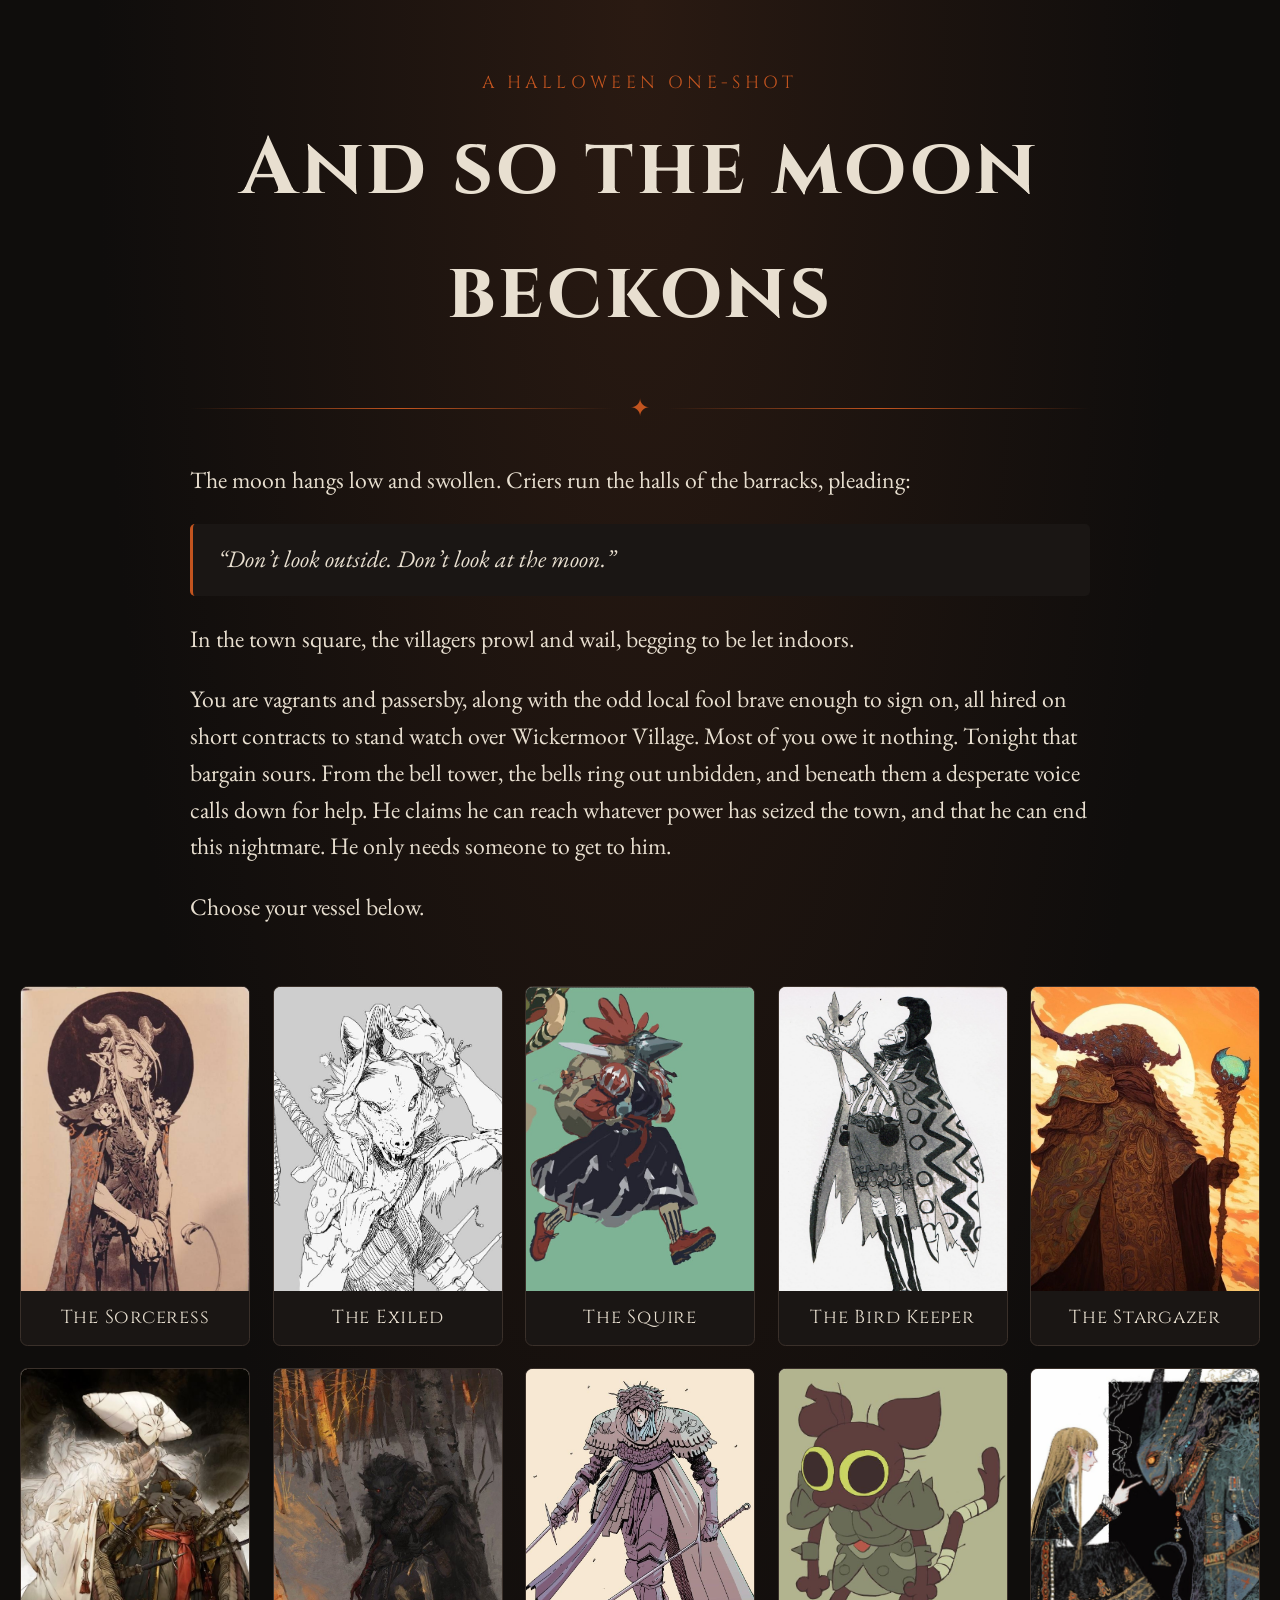
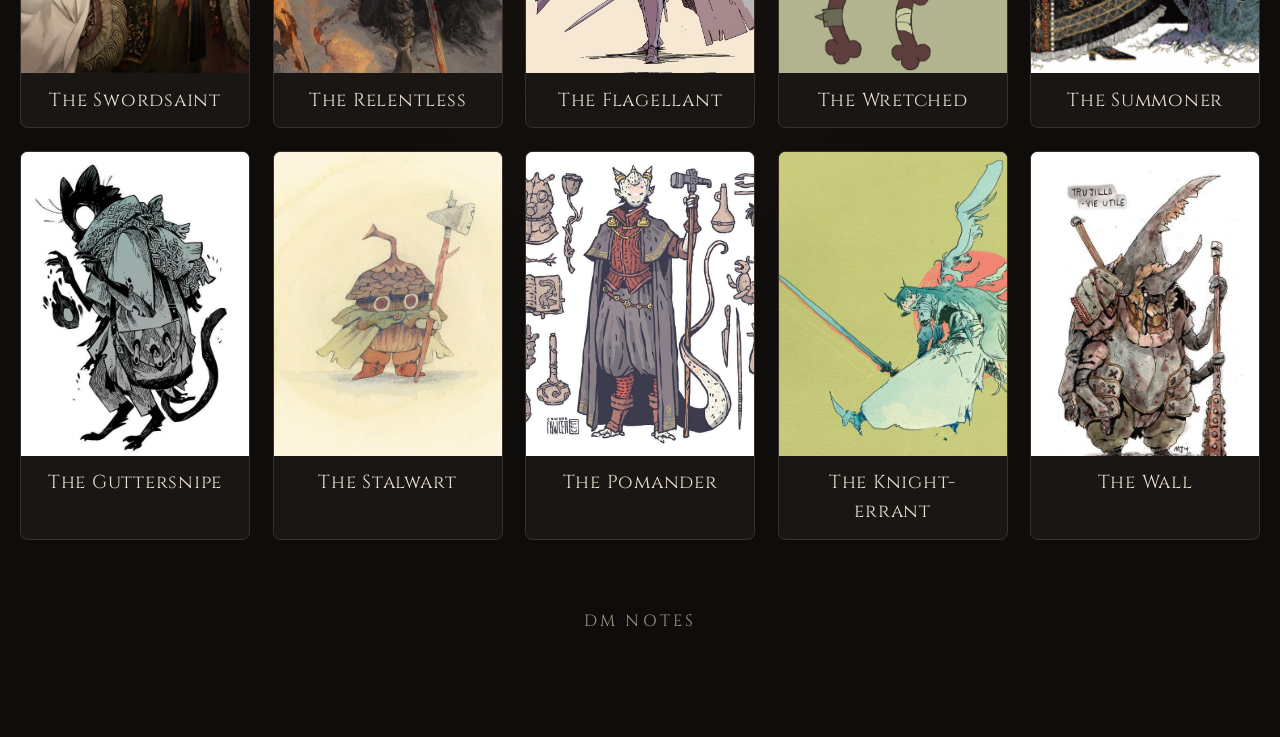
==== index.html @ da0070d6 "Initial commit Co-Authored-By: Claude Opus 5.5 <noreply@anthropic.com>" ====
<!doctype html>
<html lang="en">
<head>
  <meta charset="utf-8">
  <meta name="viewport" content="width=device-width, initial-scale=1">
  <title>The Hollow Vigil</title>
  <link rel="preconnect" href="https://fonts.googleapis.com">
  <link href="https://fonts.googleapis.com/css2?family=Cinzel:wght@500;700&family=EB+Garamond:ital,wght@0,400;0,600;1,400&display=swap" rel="stylesheet">
  <link rel="stylesheet" href="style.css">
</head>
<body>
  <main id="app"></main>
  <dialog id="spell-dialog"></dialog>

  <script src="lore.js"></script>
  <script src="spells.js"></script>
  <script src="characters.js"></script>
  <script>
    const app = document.getElementById("app");
    const esc = (s) => String(s).replace(/[&<>"]/g, (c) => ({ "&": "&amp;", "<": "&lt;", ">": "&gt;", '"': "&quot;" }[c]));
    const img = (path) => encodeURI(path);
    const PREMISE = LORE.premise;
    // Lore for a character, with fallbacks if its .md file is missing.
    const lore = (c) => LORE.characters[c.id] || { name: c.id, epithet: "", html: "<p>No lore file yet.</p>" };

    function renderHome() {
      document.title = PREMISE.title;
      app.innerHTML = `
        <header class="premise">
          <p class="tagline">${esc(PREMISE.tagline)}</p>
          <h1>${esc(PREMISE.title)}</h1>
          <div class="rule"><span>✦</span></div>
          <div class="prose">${PREMISE.html}</div>
        </header>
        <section class="roster">
          ${CHARACTERS.map((c) => `
            <a class="card" href="#/${c.id}">
              <div class="card-img"><img src="${img(c.image)}" alt="" loading="lazy"></div>
              <span class="card-name">${esc(lore(c).name)}</span>
            </a>`).join("")}
        </section>
        ${LORE.dmNotes ? `<footer class="dm-link"><a href="#/dm-notes">DM Notes</a></footer>` : ""}`;
    }

    const sign = (n) => (typeof n === "number" ? (n < 0 ? "−" + Math.abs(n) : "+" + n) : n);
    const ABILITIES = ["str", "dex", "con", "int", "wis", "cha"];
    const spellLink = (name) => SPELLS[name] ? `<button class="spell" data-spell="${esc(name)}">${esc(name)}</button>` : esc(name);

    // Per-character play state, kept in this browser only:
    // { hp, temp, slots: { "1": used }, res: { "Lay on Hands": used } }
    const stateKey = (id) => `hollow-vigil:state:${id}`;
    function loadState(c) {
      let s = {};
      try { s = JSON.parse(localStorage.getItem(stateKey(c.id))) || {}; } catch {}
      return { hp: s.hp ?? c.stats.hp, temp: s.temp ?? 0, slots: s.slots || {}, res: s.res || {} };
    }
    function saveState(c, s) {
      try { localStorage.setItem(stateKey(c.id), JSON.stringify(s)); } catch {}
    }

    // A row of clickable pips; filled = available, hollow = spent (spent ones fill from the right).
    function pipRow(kind, key, max, used = 0) {
      return Array.from({ length: max }, (_, i) => {
        const spent = i >= max - used;
        return `<button class="pip${spent ? " spent" : ""}" data-pip="${kind}" data-key="${esc(key)}" data-index="${i}" data-max="${max}"
          aria-label="${esc(key)} ${i + 1}${spent ? ", spent" : ""}"></button>`;
      }).join("");
    }
    const ordinal = (n) => n + (["th", "st", "nd", "rd"][n] || "th");

    function list(title, items = [], wide = false) {
      if (!items.length) return `<section class="block"><h3>${title}</h3><p class="empty">—</p></section>`;
      const body = typeof items[0] === "string"
        ? `<ul class="chips">${items.map((s) => `<li>${esc(s)}</li>`).join("")}</ul>`
        : `<dl>${items.map((i) => `<dt>${spellLink(i.name)}</dt><dd>${esc(i.text)}</dd>`).join("")}</dl>`;
      return `<section class="block${wide ? " wide" : ""}"><h3>${title}</h3>${body}</section>`;
    }

    // Six ability cells: modifier, score, and saving throw (● = proficient).
    function abilityRow(c) {
      if (!c.abilities) return "";
      const cells = ABILITIES.map((k) => {
        const a = c.abilities[k];
        const prof = (c.saves || []).includes(k);
        return `<div><span>${k}</span><b>${sign(Math.floor((a.score - 10) / 2))}</b><small>${a.score}</small>
          <em class="${prof ? "prof" : ""}">${prof ? "● " : ""}Save ${sign(a.save)}</em></div>`;
      }).join("");
      return `<div class="abilities">${cells}</div>${c.savesNote ? `<p class="note">${esc(c.savesNote)}</p>` : ""}`;
    }

    function attackList(attacks = []) {
      if (!attacks.length) return list("Attacks");
      return `<section class="block wide"><h3>Attacks</h3><table class="attacks">
        <tr><th>Weapon</th><th>Hit</th><th>Damage</th><th>Notes</th></tr>
        ${attacks.map((a) => `<tr><td>${esc(a.name)}</td><td>${sign(a.hit)}</td><td>${esc(a.damage)}</td><td>${esc(a.notes || "")}</td></tr>`).join("")}
      </table></section>`;
    }

    // Spells grouped by level; each level row carries its slot pips.
    // byLevel entries are a spell name, or { name, note } for things like "always prepared".
    function spellBlock(c, st) {
      const sc = c.spellcasting;
      if (!sc) return "";
      const rows = Object.entries(sc.byLevel || {}).map(([lvl, spells]) => {
        const slots = sc.slots?.[lvl];
        const chips = spells.map((s) => {
          const { name, note } = typeof s === "string" ? { name: s } : s;
          return `<li>${spellLink(name)}${note ? ` <small>${esc(note)}</small>` : ""}</li>`;
        }).join("");
        return `<div class="spell-row">
          <div class="spell-lvl">${lvl === "0" ? "Cantrips" : ordinal(+lvl)}${slots ? `<span class="pips">${pipRow("slot", lvl, slots, st.slots[lvl])}</span>` : ""}</div>
          <ul class="chips">${chips}</ul>
        </div>`;
      }).join("");
      return `<section class="block wide"><h3>Spellcasting</h3>
        <p class="spell-meta">Save DC <b>${esc(sc.dc)}</b> · Spell attack <b>${sign(sc.attack)}</b></p>
        ${rows}
      </section>`;
    }

    // HP, temp HP, limited-use resources and rest buttons.
    function tracker(c, st) {
      if (typeof c.stats.hp !== "number") return "";
      const max = c.stats.hp;
      const resources = (c.resources || []).map((r) => {
        const used = st.res[r.name] || 0;
        const ctrl = r.max <= 10
          ? `<span class="pips">${pipRow("res", r.name, r.max, used)}</span>`
          : `<span class="pool"><b>${r.max - used}</b> / ${r.max}
              <button data-res="${esc(r.name)}" data-step="-5">−5</button><button data-res="${esc(r.name)}" data-step="-1">−1</button><button data-res="${esc(r.name)}" data-step="1">+1</button></span>`;
        return `<div class="res"><span class="res-name">${esc(r.name)} <small>${r.recharge === "short" ? "short rest" : "long rest"}</small></span>${ctrl}</div>`;
      }).join("");
      return `<section class="tracker">
        <div class="hp-row">
          <div class="hp${st.hp <= max / 2 ? " bloodied" : ""}${st.hp === 0 ? " down" : ""}">
            <span>Hit Points</span><b>${st.hp}</b><i>/ ${max}</i>${st.temp ? `<em>+${st.temp} temp</em>` : ""}
          </div>
          <div class="hp-controls">
            <input id="hp-amount" type="number" min="0" inputmode="numeric" placeholder="Amount">
            <button data-hp="damage">Damage</button><button data-hp="heal">Heal</button><button data-hp="temp">Temp HP</button>
          </div>
        </div>
        ${resources ? `<div class="resources">${resources}</div>` : ""}
        <div class="rests"><button class="rest" data-rest="short">Short rest</button><button class="rest" data-rest="long">Long rest</button></div>
      </section>`;
    }

    function renderCharacter(c) {
      const i = CHARACTERS.indexOf(c);
      const prev = CHARACTERS[(i - 1 + CHARACTERS.length) % CHARACTERS.length];
      const next = CHARACTERS[(i + 1) % CHARACTERS.length];
      const s = c.stats;
      const l = lore(c);
      const st = loadState(c);
      document.title = `${l.name} · ${PREMISE.title}`;
      app.innerHTML = `
        <nav class="topnav">
          <a href="#/">← Roster</a>
          <span>
            <a href="#/${prev.id}">‹ ${esc(lore(prev).name)}</a>
            <a href="#/${next.id}">${esc(lore(next).name)} ›</a>
          </span>
        </nav>
        <article class="sheet">
          <div class="hero">
            <a href="${img(c.image)}" target="_blank" title="Open full size"><img class="portrait" src="${img(c.image)}" alt="${esc(l.name)}"></a>
            <div class="intro">
              <h2>${esc(l.name)}</h2>
              ${l.aka ? `<p class="aka">${esc(l.aka)}</p>` : ""}
              <p class="epithet">${esc(l.epithet)}</p>
              <div class="prose">${l.html}</div>
              ${l.secret ? `<details class="secret"><summary><span class="closed">Reveal</span><span class="opened">Hide</span> Secret</summary><div class="prose">${l.secret}</div></details>` : ""}
            </div>
          </div>
          <div class="rule"><span>✦</span></div>
          <div class="statline">
            <div><b>${esc(s.level)}</b><span>Level</span></div>
            ${typeof s.hp === "number" ? "" : `<div><b>${esc(s.hp)}</b><span>Hit Points</span></div>`}
            <div><b>${esc(s.ac)}</b><span>Armor Class</span></div>
            <div><b>${esc(s.speed)}</b><span>Speed</span></div>
            <div><b>${sign(s.initiative ?? "—")}</b><span>Initiative</span></div>
            <div><b>${esc(s.passivePerception ?? "—")}</b><span>Passive Perception</span></div>
          </div>
          ${abilityRow(c)}
          ${tracker(c, st)}
          <div class="blocks">
            ${list("Skills", c.skills, true)}
            ${attackList(c.attacks)}
            ${list("Actions", c.actions)}
            ${list("Bonus Actions", c.bonusActions)}
            ${list("Reactions", c.reactions)}
            ${list("Feats & Traits", c.feats)}
            ${spellBlock(c, st)}
          </div>
        </article>`;
    }

    // DM-only page: content stays folded away until revealed, safe to have on a shared screen.
    function renderNotes() {
      const n = LORE.dmNotes;
      document.title = `${n.title} · ${PREMISE.title}`;
      app.innerHTML = `
        <nav class="topnav"><a href="#/">← Roster</a></nav>
        <article class="notes">
          <h2>${esc(n.title)}</h2>
          <details class="secret"><summary><span class="closed">Reveal</span><span class="opened">Hide</span> DM Notes</summary>
            <div class="prose">${n.html}</div>
          </details>
        </article>`;
    }

    function route() {
      const id = location.hash.replace(/^#\/?/, "");
      const c = CHARACTERS.find((x) => x.id === id);
      if (c) renderCharacter(c);
      else if (id === "dm-notes" && LORE.dmNotes) renderNotes();
      else renderHome();
      window.scrollTo(0, 0);
    }

    const dialog = document.getElementById("spell-dialog");
    function showSpell(name) {
      const s = SPELLS[name];
      const lvl = s.level === 0 ? `${s.school} cantrip` : `Level ${s.level} ${s.school.toLowerCase()}${s.ritual ? " (ritual)" : ""}`;
      dialog.innerHTML = `
        <button class="close" aria-label="Close">×</button>
        <h3>${esc(name)}</h3>
        <p class="spell-level">${esc(lvl)}</p>
        <dl class="spell-facts">
          <dt>Casting time</dt><dd>${esc(s.time)}</dd>
          <dt>Range</dt><dd>${esc(s.range)}</dd>
          <dt>Components</dt><dd>${esc(s.components)}</dd>
          <dt>Duration</dt><dd>${esc(s.duration)}</dd>
        </dl>
        <p>${esc(s.text)}</p>
        ${s.higher ? `<p class="spell-higher"><b>At higher levels.</b> ${esc(s.higher)}</p>` : ""}`;
      dialog.showModal();
    }

    document.addEventListener("click", (e) => {
      const spell = e.target.closest("[data-spell]");
      if (spell) return showSpell(spell.dataset.spell);
      if (e.target === dialog || e.target.closest(".close")) return dialog.close();

      const id = location.hash.replace(/^#\/?/, "");
      const c = CHARACTERS.find((x) => x.id === id);
      if (!c) return;
      const st = loadState(c);
      const max = c.stats.hp;
      const pip = e.target.closest("[data-pip]");
      const res = e.target.closest("[data-res]");
      const hp = e.target.closest("[data-hp]");
      const rest = e.target.closest("[data-rest]");

      if (pip) {
        // Clicking a filled pip spends down to it; clicking a spent pip restores up to it.
        const bucket = pip.dataset.pip === "slot" ? st.slots : st.res;
        const { key } = pip.dataset, i = +pip.dataset.index, n = +pip.dataset.max;
        bucket[key] = i >= n - (bucket[key] || 0) ? n - i - 1 : n - i;
      } else if (res) {
        const r = c.resources.find((x) => x.name === res.dataset.res);
        st.res[r.name] = Math.min(r.max, Math.max(0, (st.res[r.name] || 0) - +res.dataset.step));
      } else if (hp) {
        const amount = Math.max(0, parseInt(document.getElementById("hp-amount").value, 10) || 0);
        if (!amount) return;
        if (hp.dataset.hp === "damage") {
          const absorbed = Math.min(st.temp, amount);  // temp HP soaks damage first
          st.temp -= absorbed;
          st.hp = Math.max(0, st.hp - (amount - absorbed));
        } else if (hp.dataset.hp === "heal") {
          st.hp = Math.min(max, st.hp + amount);
        } else {
          st.temp = Math.max(st.temp, amount);  // temp HP don't stack; keep the higher
        }
      } else if (rest) {
        if (rest.dataset.rest === "long") {
          Object.assign(st, { hp: max, temp: 0, slots: {}, res: {} });
        } else {
          for (const r of c.resources || []) if (r.recharge === "short") delete st.res[r.name];
        }
      } else return;
      saveState(c, st);
      renderCharacter(c);
    });

    // Arrow keys flip between characters.
    document.addEventListener("keydown", (e) => {
      if (dialog.open) return;  // Esc closes the popup instead of leaving the page
      if (e.target.matches("input, textarea")) return;  // typing in the HP box shouldn't flip pages
      const id = location.hash.replace(/^#\/?/, "");
      const i = CHARACTERS.findIndex((x) => x.id === id);
      if (i < 0) return;
      if (e.key === "ArrowRight") location.hash = "/" + CHARACTERS[(i + 1) % CHARACTERS.length].id;
      if (e.key === "ArrowLeft") location.hash = "/" + CHARACTERS[(i - 1 + CHARACTERS.length) % CHARACTERS.length].id;
      if (e.key === "Escape") location.hash = "/";
    });

    window.addEventListener("hashchange", route);
    route();
  </script>
</body>
</html>
---- style.css ----
:root {
  --bg: #0f0d0c;
  --panel: #1a1614;
  --ink: #e8dfd0;
  --muted: #a39686;
  --accent: #c2541f;   /* pumpkin ember */
  --line: #3a302a;
  --display: "Cinzel", Georgia, serif;
  --body: "EB Garamond", Georgia, serif;
}

* { box-sizing: border-box; }

/* Scale the whole page up on larger screens. Change --scale to taste (1 = 100%). */
:root { --scale: 1.25; }
@media (min-width: 900px) {
  html { zoom: var(--scale); }
}

body {
  margin: 0;
  background:
    radial-gradient(ellipse at top, #2a1a12 0%, transparent 60%),
    var(--bg);
  color: var(--ink);
  font: 19px/1.55 var(--body);
  min-height: 100vh;
}

#app { max-width: 1100px; margin: 0 auto; padding: 32px 16px 80px; }

a { color: inherit; }

h1, h2, h3 { font-family: var(--display); font-weight: 700; margin: 0; }

/* ---------- divider ---------- */
.rule {
  display: flex; align-items: center; gap: 14px;
  color: var(--accent); margin: 28px 0;
}
.rule::before, .rule::after {
  content: ""; flex: 1; height: 1px;
  background: linear-gradient(90deg, transparent, var(--accent), transparent);
}

/* ---------- home ---------- */
.premise { max-width: 720px; margin: 24px auto 48px; text-align: center; }
.premise .tagline {
  font-family: var(--display); letter-spacing: .25em; text-transform: uppercase;
  color: var(--accent); font-size: 14px; margin: 0 0 8px;
}
.premise h1 { font-size: clamp(36px, 7vw, 64px); letter-spacing: .04em; }
.premise p { color: var(--ink); }

.roster {
  display: grid; gap: 18px;
  grid-template-columns: repeat(auto-fill, minmax(170px, 1fr));
}
.card {
  display: block; text-decoration: none;
  background: var(--panel); border: 1px solid var(--line); border-radius: 6px;
  overflow: hidden; transition: transform .15s, border-color .15s;
}
.card:hover { transform: translateY(-3px); border-color: var(--accent); }
.card-img { aspect-ratio: 3 / 4; background: #e9e4dc; }
.card-img img { width: 100%; height: 100%; object-fit: cover; object-position: top; display: block; }
.card-name {
  display: block; padding: 10px 12px; text-align: center;
  font-family: var(--display); font-size: 15px; letter-spacing: .04em;
}

/* ---------- character sheet ---------- */
.topnav {
  display: flex; justify-content: space-between; flex-wrap: wrap; gap: 12px;
  font-family: var(--display); font-size: 14px; letter-spacing: .05em;
  margin-bottom: 24px;
}
.topnav a { text-decoration: none; color: var(--muted); }
.topnav a:hover { color: var(--accent); }
.topnav span a + a { margin-left: 20px; }

.hero {
  display: grid; gap: 32px;
  grid-template-columns: minmax(300px, 1fr) 1.2fr;  /* portrait gets ~45% of the width */
  align-items: start;
}
.portrait {
  width: 100%; border-radius: 6px; border: 1px solid var(--line);
  background: #e9e4dc; display: block;
}
.intro h2 { font-size: clamp(30px, 5vw, 48px); line-height: 1.1; }
.epithet {
  margin: 6px 0 18px; color: var(--accent); font-style: italic;
}

.statline {
  display: grid; grid-template-columns: repeat(6, 1fr); gap: 12px;
  margin-bottom: 18px;
}
.statline div {
  background: var(--panel); border: 1px solid var(--line); border-radius: 6px;
  padding: 14px 8px; text-align: center;
}
.statline b { display: block; font-family: var(--display); font-size: 30px; }
.statline span {
  font-size: 12px; text-transform: uppercase; letter-spacing: .15em; color: var(--muted);
}

.blocks { display: grid; grid-template-columns: 1fr 1fr; gap: 18px; }
.block {
  background: var(--panel); border: 1px solid var(--line); border-radius: 6px;
  padding: 18px 22px;
}
.block h3 {
  font-size: 15px; letter-spacing: .18em; text-transform: uppercase;
  color: var(--accent); border-bottom: 1px solid var(--line);
  padding-bottom: 8px; margin-bottom: 12px;
}
.block dl { margin: 0; }
.block dt { font-weight: 600; }
.block dd { margin: 0 0 10px; color: var(--muted); }
.chips { list-style: none; padding: 0; margin: 0; display: flex; flex-wrap: wrap; gap: 8px; }
.chips li { border: 1px solid var(--line); border-radius: 999px; padding: 2px 12px; }
.empty { color: var(--muted); margin: 0; }

@media (max-width: 720px) {
  .hero { grid-template-columns: 1fr; }
  .portrait { max-width: 480px; }
  .statline, .abilities { grid-template-columns: repeat(3, 1fr); }
  .blocks { grid-template-columns: 1fr; }
}

/* ---------- markdown prose (from lore/*.md) ---------- */
.premise .prose { text-align: left; }
.prose h2, .prose h3 {
  font-size: 20px; letter-spacing: .08em; color: var(--accent); margin: 28px 0 8px;
}
.prose blockquote {
  margin: 20px 0; padding: 14px 20px;
  background: var(--panel); border-left: 3px solid var(--accent); border-radius: 4px;
  font-style: italic;
}
.prose blockquote p { margin: 0; }
.prose ul, .prose ol { padding-left: 1.3em; }
.prose hr { border: 0; height: 1px; background: var(--line); margin: 24px 0; }

/* ---------- hidden secret section (## Secret in lore/*.md) ---------- */
.secret {
  margin-top: 24px; border: 1px dashed var(--accent); border-radius: 6px;
  background: var(--panel);
}
.secret summary {
  cursor: pointer; padding: 10px 16px; list-style: none;
  font-family: var(--display); font-size: 14px; letter-spacing: .18em;
  text-transform: uppercase; color: var(--accent);
}
.secret summary::-webkit-details-marker { display: none; }
/* Eye icon: closed while hidden, opens with a slit pupil when revealed. */
.secret summary::before {
  content: ""; display: inline-block; width: 1.5em; height: 1.5em;
  margin-right: .55em; vertical-align: -.45em; background: currentColor;
  -webkit-mask: url("data:image/svg+xml,<svg xmlns='http://www.w3.org/2000/svg' viewBox='0 0 24 24' fill='none' stroke='black' stroke-width='1.8' stroke-linecap='round'><path d='M3 10c4 5 14 5 18 0'/><path d='M6 13.5 4.5 16M10 15l-.5 3M14 15l.5 3M18 13.5l1.5 2.5'/></svg>") center / contain no-repeat;
          mask: url("data:image/svg+xml,<svg xmlns='http://www.w3.org/2000/svg' viewBox='0 0 24 24' fill='none' stroke='black' stroke-width='1.8' stroke-linecap='round'><path d='M3 10c4 5 14 5 18 0'/><path d='M6 13.5 4.5 16M10 15l-.5 3M14 15l.5 3M18 13.5l1.5 2.5'/></svg>") center / contain no-repeat;
}
.secret[open] summary::before {
  -webkit-mask-image: url("data:image/svg+xml,<svg xmlns='http://www.w3.org/2000/svg' viewBox='0 0 24 24' fill='none' stroke='black' stroke-width='1.8' stroke-linejoin='round'><path d='M2 12c4-6.5 16-6.5 20 0-4 6.5-16 6.5-20 0z'/><ellipse cx='12' cy='12' rx='1.3' ry='3.4' fill='black' stroke='none'/></svg>");
          mask-image: url("data:image/svg+xml,<svg xmlns='http://www.w3.org/2000/svg' viewBox='0 0 24 24' fill='none' stroke='black' stroke-width='1.8' stroke-linejoin='round'><path d='M2 12c4-6.5 16-6.5 20 0-4 6.5-16 6.5-20 0z'/><ellipse cx='12' cy='12' rx='1.3' ry='3.4' fill='black' stroke='none'/></svg>");
}
.secret .opened, .secret[open] .closed { display: none; }
.secret[open] .opened { display: inline; }
.secret .prose { padding: 0 18px 4px; }

/* ---------- DM notes page ---------- */
.notes { max-width: 760px; margin: 0 auto; }
.notes h2 { font-size: clamp(28px, 4vw, 40px); margin-bottom: 20px; }
.dm-link { text-align: center; margin-top: 48px; }
.dm-link a {
  font-family: var(--display); font-size: 13px; letter-spacing: .2em;
  text-transform: uppercase; color: var(--muted); text-decoration: none;
}
.dm-link a:hover { color: var(--accent); }

/* ---------- stat block extras ---------- */
.statline span { letter-spacing: .1em; }
.aka { margin: 4px 0 0; font-family: var(--display); letter-spacing: .12em; color: var(--muted); }
.abilities { display: grid; grid-template-columns: repeat(6, 1fr); gap: 12px; }
.abilities div {
  background: var(--panel); border: 1px solid var(--line); border-radius: 6px;
  padding: 10px 6px; text-align: center; display: flex; flex-direction: column; gap: 2px;
}
.abilities span { font-family: var(--display); font-size: 13px; letter-spacing: .2em; text-transform: uppercase; color: var(--accent); }
.abilities b { font-family: var(--display); font-size: 28px; line-height: 1.1; }
.abilities small { color: var(--muted); font-size: 14px; }
.abilities em { font-style: normal; font-size: 13px; color: var(--muted); }
.abilities em.prof { color: var(--ink); }
.note { color: var(--muted); font-size: 15px; font-style: italic; margin: 8px 0 22px; }
.block.wide { grid-column: 1 / -1; }
.attacks { width: 100%; border-collapse: collapse; }
.attacks th { text-align: left; font-size: 12px; letter-spacing: .15em; text-transform: uppercase; color: var(--muted); font-weight: 400; padding: 0 12px 6px 0; }
.attacks td { padding: 6px 12px 6px 0; border-top: 1px solid var(--line); vertical-align: top; }
.attacks td:nth-child(2), .attacks td:nth-child(3) { white-space: nowrap; font-weight: 600; }
.attacks td:last-child { color: var(--muted); }
.spell-meta { margin: 0 0 10px; }
.spell-meta .slot { margin-left: 10px; white-space: nowrap; }
.spell-meta i { font-style: normal; color: var(--accent); letter-spacing: .1em; }
.spell-label { margin: 12px 0 6px; font-size: 12px; letter-spacing: .15em; text-transform: uppercase; color: var(--muted); }
@media (max-width: 720px) {
  .attacks td:last-child, .attacks th:last-child { display: none; }
  .abilities { grid-template-columns: repeat(3, 1fr); }
}

/* ---------- spell popup + slot tracking ---------- */
button.spell {
  font: inherit; color: inherit; background: none; border: 0; padding: 0; cursor: pointer;
  text-decoration: underline dotted var(--accent); text-underline-offset: 4px;
}
button.spell:hover { color: var(--accent); }
dt button.spell { font-weight: 600; }
.slots { display: flex; flex-wrap: wrap; align-items: center; gap: 8px 20px; margin-bottom: 6px; }
.slot { display: inline-flex; align-items: center; gap: 6px; }
.pip {
  width: 18px; height: 18px; border-radius: 50%; padding: 0; cursor: pointer;
  border: 2px solid var(--accent); background: var(--accent);
}
.pip.spent { background: transparent; }
.rest {
  margin-left: auto; font: 13px var(--display); letter-spacing: .12em; text-transform: uppercase;
  color: var(--muted); background: none; border: 1px solid var(--line); border-radius: 999px;
  padding: 4px 14px; cursor: pointer;
}
.rest:hover { color: var(--accent); border-color: var(--accent); }
#spell-dialog {
  max-width: min(560px, calc(100vw - 32px)); width: 100%;
  background: var(--panel); color: var(--ink); border: 1px solid var(--accent); border-radius: 8px;
  padding: 24px 28px; font: 18px/1.55 var(--body);
}
#spell-dialog::backdrop { background: rgba(0, 0, 0, .65); }
#spell-dialog h3 { font-size: 26px; padding-right: 32px; }
#spell-dialog .close {
  position: absolute; top: 12px; right: 16px; font-size: 28px; line-height: 1;
  background: none; border: 0; color: var(--muted); cursor: pointer;
}
#spell-dialog .close:hover { color: var(--accent); }
.spell-level { margin: 2px 0 14px; color: var(--accent); font-style: italic; }
.spell-facts { display: grid; grid-template-columns: auto 1fr; gap: 2px 14px; margin: 0 0 14px; font-size: 16px; }
.spell-facts dt { color: var(--muted); }
.spell-facts dd { margin: 0; }
.spell-higher { color: var(--muted); }
#spell-dialog .close:focus:not(:focus-visible) { outline: none; }

/* ---------- tracker: HP, temp HP, resources, rests ---------- */
.tracker {
  background: var(--panel); border: 1px solid var(--line); border-radius: 6px;
  padding: 16px 22px; margin: 0 0 18px; display: grid; gap: 14px;
}
.hp-row { display: flex; flex-wrap: wrap; align-items: center; justify-content: space-between; gap: 12px 24px; }
.hp { display: flex; align-items: baseline; gap: 10px; }
.hp span { font-family: var(--display); font-size: 13px; letter-spacing: .18em; text-transform: uppercase; color: var(--accent); }
.hp b { font-family: var(--display); font-size: 40px; line-height: 1; }
.hp i { font-style: normal; color: var(--muted); font-size: 20px; }
.hp em { font-style: normal; color: #7fb3c9; font-size: 18px; }
.hp.bloodied b { color: #d9822b; }
.hp.down b { color: #c0392b; }
.hp-controls { display: flex; flex-wrap: wrap; gap: 8px; }
.hp-controls input {
  width: 96px; font: inherit; color: var(--ink); background: var(--bg);
  border: 1px solid var(--line); border-radius: 6px; padding: 4px 10px;
}
.hp-controls button, .pool button {
  font: 13px var(--display); letter-spacing: .1em; text-transform: uppercase; color: var(--ink);
  background: none; border: 1px solid var(--line); border-radius: 999px; padding: 4px 12px; cursor: pointer;
}
.hp-controls button:hover, .pool button:hover { border-color: var(--accent); color: var(--accent); }
.resources { display: grid; grid-template-columns: repeat(auto-fill, minmax(260px, 1fr)); gap: 10px 24px; }
.res { display: flex; align-items: center; justify-content: space-between; gap: 10px; }
.res-name small { color: var(--muted); font-size: 13px; }
.pips { display: inline-flex; flex-wrap: wrap; gap: 6px; }
.pool { display: inline-flex; align-items: center; gap: 6px; white-space: nowrap; }
.pool b { font-family: var(--display); font-size: 20px; }
.pool button { padding: 2px 8px; }
.rests { display: flex; justify-content: flex-end; gap: 10px; }
.rests .rest { margin-left: 0; }

/* ---------- spells grouped by level ---------- */
.spell-row { display: grid; grid-template-columns: 170px 1fr; gap: 6px 16px; padding: 10px 0; border-top: 1px solid var(--line); }
.spell-lvl { font-family: var(--display); font-size: 14px; letter-spacing: .12em; text-transform: uppercase; color: var(--muted); display: flex; flex-direction: column; gap: 6px; }
.spell-row .chips small { color: var(--muted); font-size: 13px; }
@media (max-width: 720px) {
  .spell-row { grid-template-columns: 1fr; }
}
.res-name { display: flex; flex-direction: column; line-height: 1.25; }
.res .pips { flex-wrap: nowrap; }
/* Stat boxes size to however many there are (HP moves to the tracker once it's a number). */
.statline { grid-template-columns: none; grid-auto-flow: column; grid-auto-columns: 1fr; }
.hp-controls input { font-size: 15px; width: 100px; padding: 4px 10px; }
@media (max-width: 720px) {
  .statline { grid-auto-flow: row; grid-template-columns: repeat(3, 1fr); }
}
.abilities + .tracker { margin-top: 18px; }
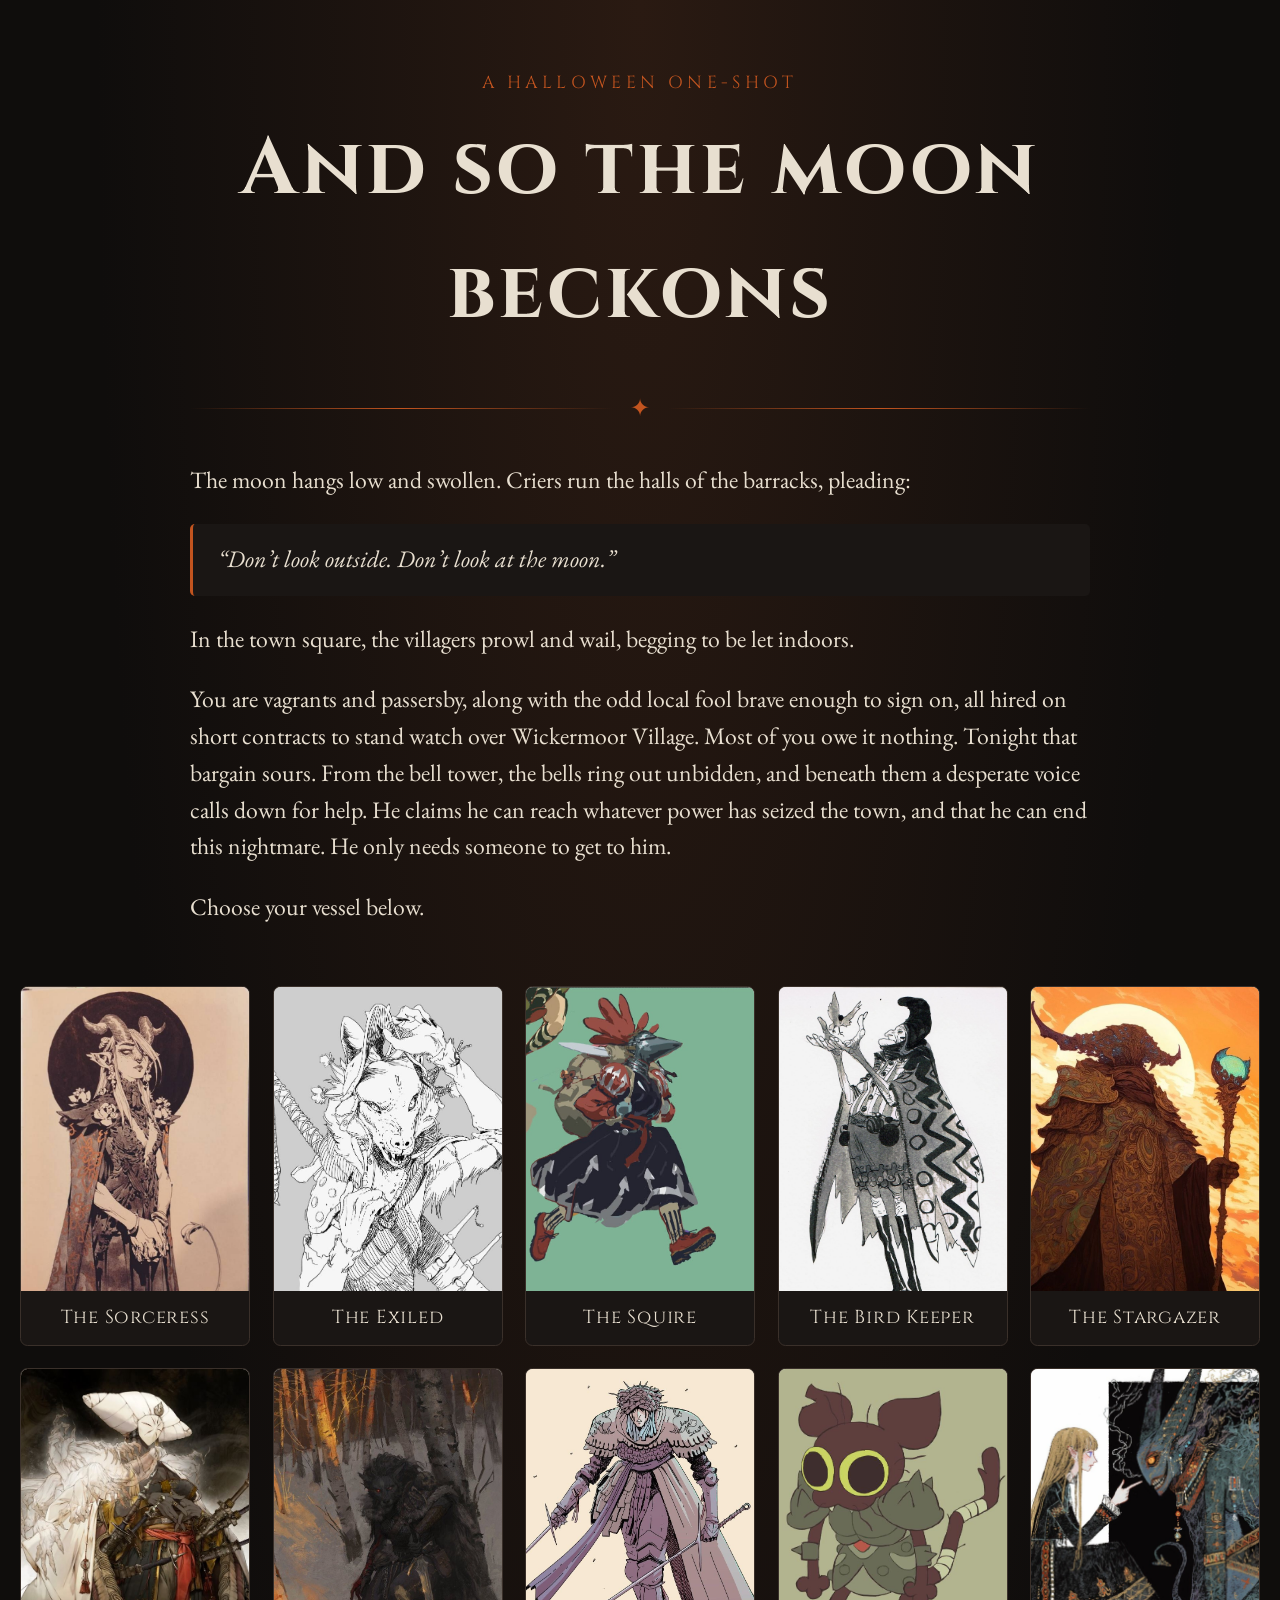
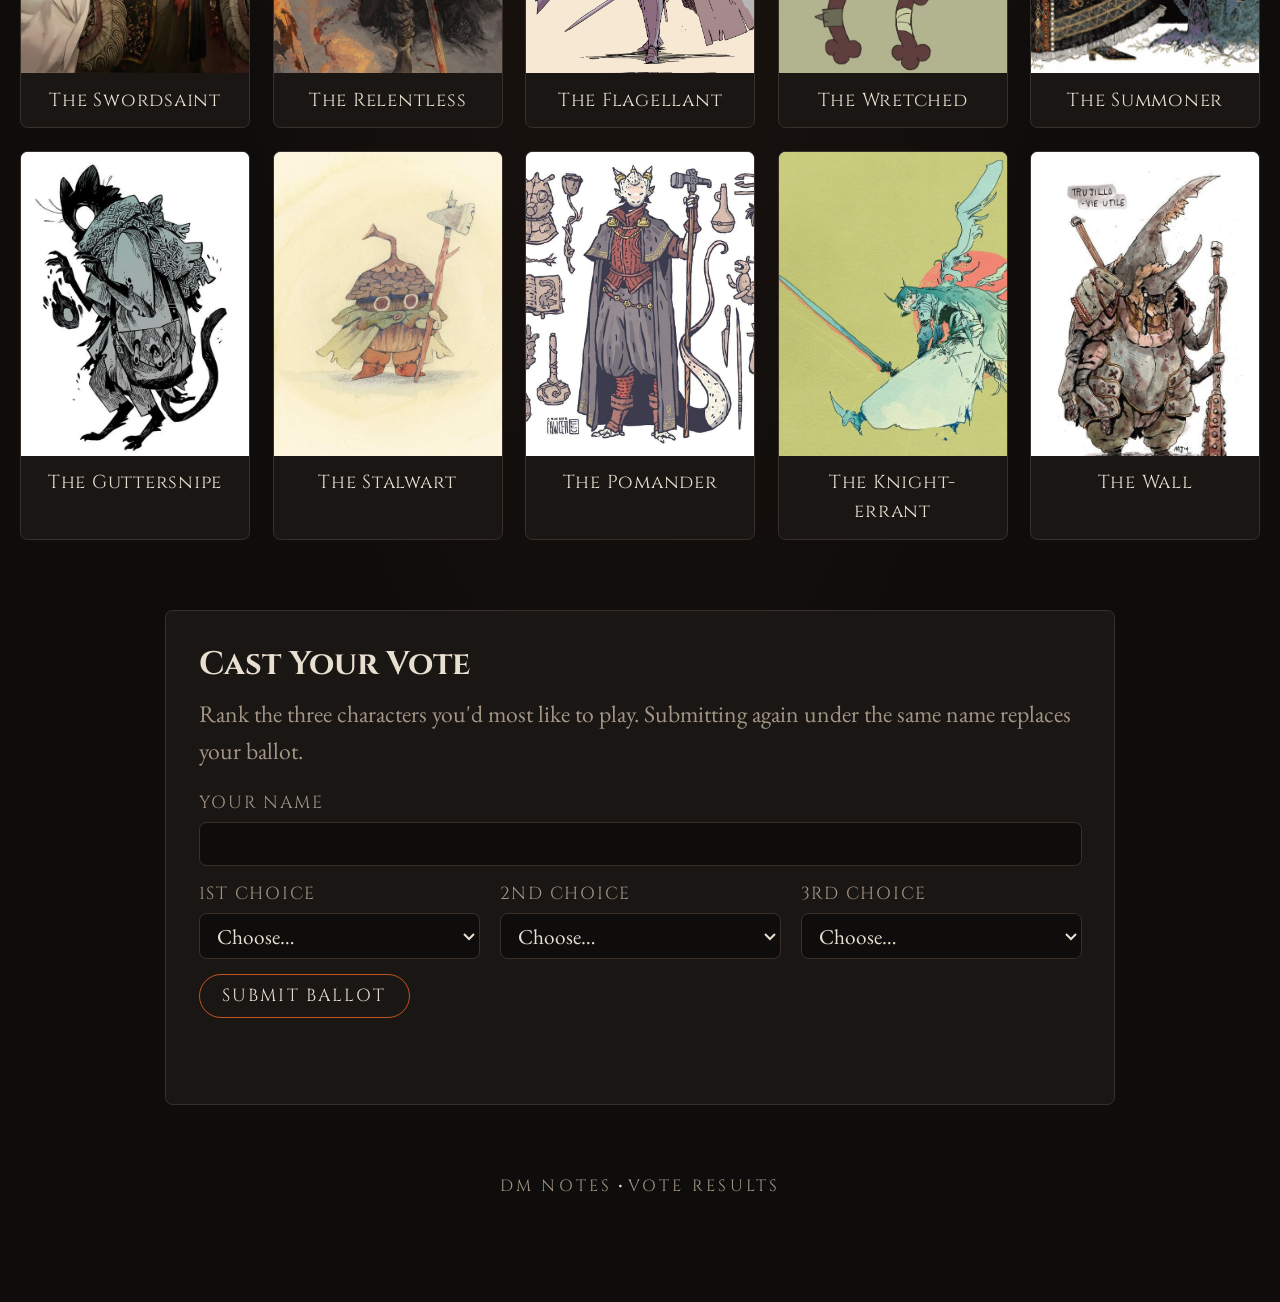
==== commit 59b0135b: "added voting features" ====
--- a/index.html
+++ b/index.html
@@ -39,8 +39,184 @@
               <span class="card-name">${esc(lore(c).name)}</span>
             </a>`).join("")}
         </section>
-        ${LORE.dmNotes ? `<footer class="dm-link"><a href="#/dm-notes">DM Notes</a></footer>` : ""}`;
-    }
+        ${voteSection()}
+        <footer class="dm-link">${LORE.dmNotes ? `<a href="#/dm-notes">DM Notes</a> · ` : ""}<a href="#/votes">Vote Results</a></footer>`;
+      loadVoters();
+    }
+
+    // ---------- voting (needs the hosted site: build.py --serve) ----------
+    const canVote = location.protocol !== "file:";
+    function voteSection() {
+      const options = `<option value="">Choose…</option>` +
+        CHARACTERS.map((c) => `<option value="${c.id}">${esc(lore(c).name)}</option>`).join("");
+      return `<section class="vote">
+        <h2>Cast Your Vote</h2>
+        <p>Rank the three characters you'd most like to play. Submitting again under the same name replaces your ballot.</p>
+        <form data-vote>
+          <label class="vote-name">Your name <input name="name" maxlength="40" autocomplete="name" required></label>
+          ${["1st", "2nd", "3rd"].map((r) => `<label>${r} choice <select name="pick" required>${options}</select></label>`).join("")}
+          <button ${canVote ? "" : "disabled"}>Submit ballot</button>
+          <p class="vote-msg">${canVote ? "" : "Voting works on the hosted site, not when opening the file directly."}</p>
+        </form>
+        <p class="voters" id="voters"></p>
+      </section>`;
+    }
+    async function loadVoters() {
+      if (!canVote) return;
+      try {
+        const { voters } = await (await fetch("/api/voters")).json();
+        const el = document.getElementById("voters");
+        if (el) el.textContent = voters.length ? `Voted so far: ${voters.join(", ")}` : "No votes yet.";
+      } catch {}
+    }
+    async function postJSON(url, body) {
+      const res = await fetch(url, { method: "POST", headers: { "Content-Type": "application/json" }, body: JSON.stringify(body) });
+      return { ok: res.ok, data: await res.json().catch(() => ({})) };
+    }
+
+    document.addEventListener("submit", async (e) => {
+      const form = e.target.closest("form[data-vote]");
+      if (!form) return;
+      e.preventDefault();
+      const msg = form.querySelector(".vote-msg");
+      const name = form.elements.name.value.trim();
+      const picks = [...form.querySelectorAll('select[name="pick"]')].map((s) => s.value);
+      if (new Set(picks).size !== 3) return void (msg.textContent = "Pick three different characters.");
+      msg.textContent = "Sending…";
+      try {
+        const { ok, data } = await postJSON("/api/vote", { name, picks });
+        msg.textContent = ok ? (data.replaced ? `Updated your ballot, ${name}.` : `Thanks, ${name}! Your vote is in.`) : data.error || "Something went wrong.";
+        if (ok) loadVoters();
+      } catch {
+        msg.textContent = "Couldn't reach the server.";
+      }
+    });
+
+    // DM-only results page, unlocked with the master password (reuses one entered this tab).
+    const nameOf = (id) => lore(CHARACTERS.find((c) => c.id === id) || { id }).name;
+    function renderVotes() {
+      document.title = `Vote Results · ${PREMISE.title}`;
+      app.innerHTML = `
+        <nav class="topnav"><a href="#/">← Roster</a></nav>
+        <article class="notes">
+          <h2>Vote Results</h2>
+          <form class="unlock" data-results>
+            <input type="password" placeholder="DM password" autocomplete="off" aria-label="DM password">
+            <button>Show results</button><p class="unlock-msg"></p>
+          </form>
+          <div id="results"></div>
+        </article>`;
+      const saved = savedPasswords().master;
+      if (saved) showResults(saved);
+    }
+    async function showResults(password) {
+      const form = document.querySelector("form[data-results]"), msg = form?.querySelector(".unlock-msg");
+      if (!canVote) return void (msg.textContent = "Results are only available on the hosted site.");
+      const { ok, data } = await postJSON("/api/results", { password }).catch(() => ({ ok: false, data: { error: "Couldn't reach the server." } }));
+      if (!ok) return void (msg.textContent = data.error || "Something went wrong.");
+      rememberPassword(null, "master", password);
+      form.remove();
+      const voted = data.tally.filter((t) => t.points > 0);
+      document.getElementById("results").innerHTML = `
+        <p class="note">${data.ballots.length} ballot${data.ballots.length === 1 ? "" : "s"}. Scoring: 1st = 3 points, 2nd = 2, 3rd = 1.</p>
+        <table class="attacks results">
+          <tr><th>Character</th><th>Points</th><th>1st</th><th>2nd</th><th>3rd</th></tr>
+          ${(voted.length ? voted : data.tally).map((t) => `<tr><td>${esc(nameOf(t.id))}</td><td>${t.points}</td><td>${t.first}</td><td>${t.second}</td><td>${t.third}</td></tr>`).join("")}
+        </table>
+        <h3 class="ballots-head">Ballots</h3>
+        <table class="attacks results">
+          <tr><th>Name</th><th>1st</th><th>2nd</th><th>3rd</th><th>When</th></tr>
+          ${data.ballots.map((b) => `<tr><td>${esc(b.name)}</td>${b.picks.map((p) => `<td>${esc(nameOf(p))}</td>`).join("")}<td>${esc(b.submitted)}</td></tr>`).join("") || `<tr><td colspan="5">No votes yet.</td></tr>`}
+        </table>`;
+    }
+    document.addEventListener("submit", (e) => {
+      const form = e.target.closest("form[data-results]");
+      if (!form) return;
+      e.preventDefault();
+      form.querySelector(".unlock-msg").textContent = "Checking…";
+      showResults(form.querySelector("input").value);
+    });
+
+    // ---------- encrypted secrets ----------
+    // lore.js holds secrets as { iter, iv, ct, slots: [{ who, salt, iv, key }] } (see build.py).
+    // A password unwraps a slot's key, which decrypts the text. Unlocked text and working
+    // passwords are kept only for this browser tab.
+    const unlocked = new Map();  // secret id -> decrypted html
+    const b64d = (s) => Uint8Array.from(atob(s), (ch) => ch.charCodeAt(0));
+    const pwKey = "hollow-vigil:passwords";
+    function savedPasswords() {
+      try { return JSON.parse(sessionStorage.getItem(pwKey)) || {}; } catch { return {}; }
+    }
+    function rememberPassword(id, who, password) {
+      const saved = savedPasswords();
+      saved[who === "master" ? "master" : id] = password;
+      try { sessionStorage.setItem(pwKey, JSON.stringify(saved)); } catch {}
+    }
+
+    async function decryptSecret(enc, password) {
+      const base = await crypto.subtle.importKey("raw", new TextEncoder().encode(password), "PBKDF2", false, ["deriveKey"]);
+      for (const slot of enc.slots) {
+        try {
+          const kek = await crypto.subtle.deriveKey(
+            { name: "PBKDF2", salt: b64d(slot.salt), iterations: enc.iter, hash: "SHA-256" },
+            base, { name: "AES-GCM", length: 256 }, false, ["decrypt"]);
+          const raw = await crypto.subtle.decrypt({ name: "AES-GCM", iv: b64d(slot.iv) }, kek, b64d(slot.key));
+          const key = await crypto.subtle.importKey("raw", raw, "AES-GCM", false, ["decrypt"]);
+          const html = new TextDecoder().decode(await crypto.subtle.decrypt({ name: "AES-GCM", iv: b64d(enc.iv) }, key, b64d(enc.ct)));
+          return { html, who: slot.who };
+        } catch {}  // wrong password for this slot; try the next
+      }
+      return null;
+    }
+
+    // Collapsible secret box: decrypted text if unlocked this tab, otherwise a password form.
+    function secretBox(id, label) {
+      const body = unlocked.has(id)
+        ? `<div class="prose">${unlocked.get(id)}</div>`
+        : `<form class="unlock" data-unlock="${esc(id)}">
+            <input type="password" placeholder="Password" autocomplete="off" aria-label="Password for ${esc(label)}">
+            <button>Unlock</button><p class="unlock-msg"></p>
+          </form>`;
+      return `<details class="secret" data-secret="${esc(id)}"><summary><span class="closed">Reveal</span><span class="opened">Hide</span> ${esc(label)}</summary><div class="secret-body">${body}</div></details>`;
+    }
+    const encryptedFor = (id) => (id === "dm-notes" ? LORE.dmNotes.html : LORE.characters[id].secret);
+
+    async function unlock(details, password, quiet) {
+      const id = details.dataset.secret, msg = details.querySelector(".unlock-msg");
+      if (!window.crypto?.subtle) {
+        if (msg) msg.textContent = "Unlocking needs the https link (or localhost).";
+        return false;
+      }
+      const result = await decryptSecret(encryptedFor(id), password);
+      if (!result) {
+        if (msg && !quiet) msg.textContent = "That's not it.";
+        return false;
+      }
+      unlocked.set(id, result.html);
+      rememberPassword(id, result.who, password);
+      details.querySelector(".secret-body").innerHTML = `<div class="prose">${result.html}</div>`;
+      return true;
+    }
+
+    // On opening a locked secret, quietly try passwords already entered in this tab.
+    document.addEventListener("toggle", async (e) => {
+      const details = e.target;
+      if (!details.matches?.("details[data-secret]") || !details.open || unlocked.has(details.dataset.secret)) return;
+      const saved = savedPasswords();
+      for (const pw of [saved[details.dataset.secret], saved.master].filter(Boolean)) {
+        if (await unlock(details, pw, true)) return;
+      }
+      details.querySelector(".unlock input")?.focus();
+    }, true);
+
+    document.addEventListener("submit", (e) => {
+      const form = e.target.closest("form[data-unlock]");
+      if (!form) return;
+      e.preventDefault();
+      const input = form.querySelector("input");
+      form.querySelector(".unlock-msg").textContent = "Unlocking…";
+      unlock(form.closest("details"), input.value, false).then((ok) => { if (!ok) input.select(); });
+    });
 
     const sign = (n) => (typeof n === "number" ? (n < 0 ? "−" + Math.abs(n) : "+" + n) : n);
     const ABILITIES = ["str", "dex", "con", "int", "wis", "cha"];
@@ -96,12 +272,28 @@
       </table></section>`;
     }
 
+    // Which spell list a character page shows when it has a quickList ("quick" or "all"); per browser.
+    const viewKey = (id) => `hollow-vigil:spellview:${id}`;
+    function loadView(id) {
+      try { return localStorage.getItem(viewKey(id)) || "quick"; } catch { return "quick"; }
+    }
+
     // Spells grouped by level; each level row carries its slot pips.
     // byLevel entries are a spell name, or { name, note } for things like "always prepared".
+    // An optional quickList (array of names) adds a Quick list / All spells toggle.
     function spellBlock(c, st) {
       const sc = c.spellcasting;
       if (!sc) return "";
-      const rows = Object.entries(sc.byLevel || {}).map(([lvl, spells]) => {
+      const nameOf = (s) => (typeof s === "string" ? s : s.name);
+      const all = Object.values(sc.byLevel || {}).flat();
+      const quick = sc.quickList ? new Set(sc.quickList) : null;
+      const view = quick ? loadView(c.id) : "all";
+      const toggle = quick ? `<div class="spell-view">
+          <button data-spellview="quick" class="${view === "quick" ? "on" : ""}">Quick list (${all.filter((s) => quick.has(nameOf(s))).length})</button>
+          <button data-spellview="all" class="${view === "all" ? "on" : ""}">All spells (${all.length})</button>
+        </div>` : "";
+      const rows = Object.entries(sc.byLevel || {}).map(([lvl, levelSpells]) => {
+        const spells = view === "quick" ? levelSpells.filter((s) => quick.has(nameOf(s))) : levelSpells;
         const slots = sc.slots?.[lvl];
         const chips = spells.map((s) => {
           const { name, note } = typeof s === "string" ? { name: s } : s;
@@ -113,9 +305,21 @@
         </div>`;
       }).join("");
       return `<section class="block wide"><h3>Spellcasting</h3>
-        <p class="spell-meta">Save DC <b>${esc(sc.dc)}</b> · Spell attack <b>${sign(sc.attack)}</b></p>
+        <div class="spell-head">
+          <p class="spell-meta">Save DC <b>${esc(sc.dc)}</b> · Spell attack <b>${sign(sc.attack)}</b></p>
+          ${toggle}
+        </div>
         ${rows}
       </section>`;
+    }
+
+    // Consumable items (potions etc.): pips tick off uses and never refill on a rest.
+    function itemBlock(c, st) {
+      if (!c.items?.length) return "";
+      return `<section class="block wide"><h3>Items & Potions</h3><dl class="items">
+        ${c.items.map((it) => `<dt>${esc(it.name)}${it.qty ? `<span class="pips">${pipRow("res", it.name, it.qty, st.res[it.name])}</span>` : ""}</dt>
+          <dd>${esc(it.text)}</dd>`).join("")}
+      </dl></section>`;
     }
 
     // HP, temp HP, limited-use resources and rest buttons.
@@ -169,7 +373,7 @@
               ${l.aka ? `<p class="aka">${esc(l.aka)}</p>` : ""}
               <p class="epithet">${esc(l.epithet)}</p>
               <div class="prose">${l.html}</div>
-              ${l.secret ? `<details class="secret"><summary><span class="closed">Reveal</span><span class="opened">Hide</span> Secret</summary><div class="prose">${l.secret}</div></details>` : ""}
+              ${l.secret ? secretBox(c.id, "Secret") : ""}
             </div>
           </div>
           <div class="rule"><span>✦</span></div>
@@ -190,6 +394,7 @@
             ${list("Bonus Actions", c.bonusActions)}
             ${list("Reactions", c.reactions)}
             ${list("Feats & Traits", c.feats)}
+            ${itemBlock(c, st)}
             ${spellBlock(c, st)}
           </div>
         </article>`;
@@ -203,9 +408,7 @@
         <nav class="topnav"><a href="#/">← Roster</a></nav>
         <article class="notes">
           <h2>${esc(n.title)}</h2>
-          <details class="secret"><summary><span class="closed">Reveal</span><span class="opened">Hide</span> DM Notes</summary>
-            <div class="prose">${n.html}</div>
-          </details>
+          ${secretBox("dm-notes", "DM Notes")}
         </article>`;
     }
 
@@ -214,6 +417,7 @@
       const c = CHARACTERS.find((x) => x.id === id);
       if (c) renderCharacter(c);
       else if (id === "dm-notes" && LORE.dmNotes) renderNotes();
+      else if (id === "votes") renderVotes();
       else renderHome();
       window.scrollTo(0, 0);
     }
@@ -245,6 +449,12 @@
       const id = location.hash.replace(/^#\/?/, "");
       const c = CHARACTERS.find((x) => x.id === id);
       if (!c) return;
+      const view = e.target.closest("[data-spellview]");
+      if (view) {
+        try { localStorage.setItem(viewKey(c.id), view.dataset.spellview); } catch {}
+        return renderCharacter(c);
+      }
+
       const st = loadState(c);
       const max = c.stats.hp;
       const pip = e.target.closest("[data-pip]");
@@ -274,7 +484,9 @@
         }
       } else if (rest) {
         if (rest.dataset.rest === "long") {
-          Object.assign(st, { hp: max, temp: 0, slots: {}, res: {} });
+          // Rests restore everything except consumable items.
+          const kept = Object.fromEntries((c.items || []).filter((it) => it.name in st.res).map((it) => [it.name, st.res[it.name]]));
+          Object.assign(st, { hp: max, temp: 0, slots: {}, res: kept });
         } else {
           for (const r of c.resources || []) if (r.recharge === "short") delete st.res[r.name];
         }
--- a/style.css
+++ b/style.css
@@ -297,3 +297,60 @@
   .statline { grid-auto-flow: row; grid-template-columns: repeat(3, 1fr); }
 }
 .abilities + .tracker { margin-top: 18px; }
+
+/* ---------- items & potions ---------- */
+.items dt { display: flex; align-items: center; justify-content: space-between; gap: 12px; }
+
+/* ---------- quick list / all spells toggle ---------- */
+.spell-head { display: flex; flex-wrap: wrap; align-items: center; justify-content: space-between; gap: 10px; margin-bottom: 10px; }
+.spell-head .spell-meta { margin: 0; }
+.spell-view { display: inline-flex; border: 1px solid var(--line); border-radius: 999px; overflow: hidden; }
+.spell-view button {
+  font: 13px var(--display); letter-spacing: .1em; text-transform: uppercase;
+  color: var(--muted); background: none; border: 0; padding: 5px 14px; cursor: pointer;
+}
+.spell-view button.on { background: var(--accent); color: #1a1614; }
+.spell-view button:not(.on):hover { color: var(--accent); }
+
+/* ---------- password unlock for encrypted secrets ---------- */
+.unlock { display: flex; flex-wrap: wrap; align-items: center; gap: 8px; padding: 4px 18px 16px; }
+.unlock input {
+  font: 16px var(--body); color: var(--ink); background: var(--bg);
+  border: 1px solid var(--line); border-radius: 6px; padding: 5px 10px; width: 220px;
+}
+.unlock input:focus { outline: 1px solid var(--accent); }
+.unlock button {
+  font: 13px var(--display); letter-spacing: .1em; text-transform: uppercase; color: var(--ink);
+  background: none; border: 1px solid var(--accent); border-radius: 999px; padding: 5px 14px; cursor: pointer;
+}
+.unlock button:hover { background: var(--accent); color: #1a1614; }
+.unlock-msg { flex-basis: 100%; margin: 0; color: var(--muted); font-size: 15px; font-style: italic; min-height: 1em; }
+
+/* ---------- voting ---------- */
+.vote {
+  max-width: 760px; margin: 56px auto 0; background: var(--panel);
+  border: 1px solid var(--line); border-radius: 6px; padding: 22px 26px;
+}
+.vote h2 { font-size: 26px; margin-bottom: 6px; }
+.vote > p { color: var(--muted); margin: 0 0 16px; }
+.vote form { display: grid; grid-template-columns: repeat(3, 1fr); gap: 12px 16px; }
+.vote label { display: flex; flex-direction: column; gap: 4px; font-size: 14px; letter-spacing: .1em; text-transform: uppercase; color: var(--muted); font-family: var(--display); }
+.vote .vote-name { grid-column: 1 / -1; }
+.vote input, .vote select {
+  font: 17px var(--body); color: var(--ink); background: var(--bg);
+  border: 1px solid var(--line); border-radius: 6px; padding: 6px 10px; text-transform: none; letter-spacing: 0;
+}
+.vote input:focus, .vote select:focus { outline: 1px solid var(--accent); }
+.vote button {
+  grid-column: 1 / -1; justify-self: start;
+  font: 14px var(--display); letter-spacing: .12em; text-transform: uppercase; color: var(--ink);
+  background: none; border: 1px solid var(--accent); border-radius: 999px; padding: 7px 18px; cursor: pointer;
+}
+.vote button:hover:not(:disabled) { background: var(--accent); color: #1a1614; }
+.vote button:disabled { opacity: .4; cursor: not-allowed; }
+.vote-msg { grid-column: 1 / -1; margin: 0; color: var(--muted); font-style: italic; min-height: 1em; }
+.voters { margin: 14px 0 0; color: var(--muted); font-size: 15px; }
+.results { margin-bottom: 8px; }
+.results td:nth-child(n+2) { white-space: normal; font-weight: 400; }
+.ballots-head { font-size: 18px; letter-spacing: .12em; text-transform: uppercase; color: var(--accent); margin: 28px 0 10px; }
+@media (max-width: 720px) { .vote form { grid-template-columns: 1fr; } }
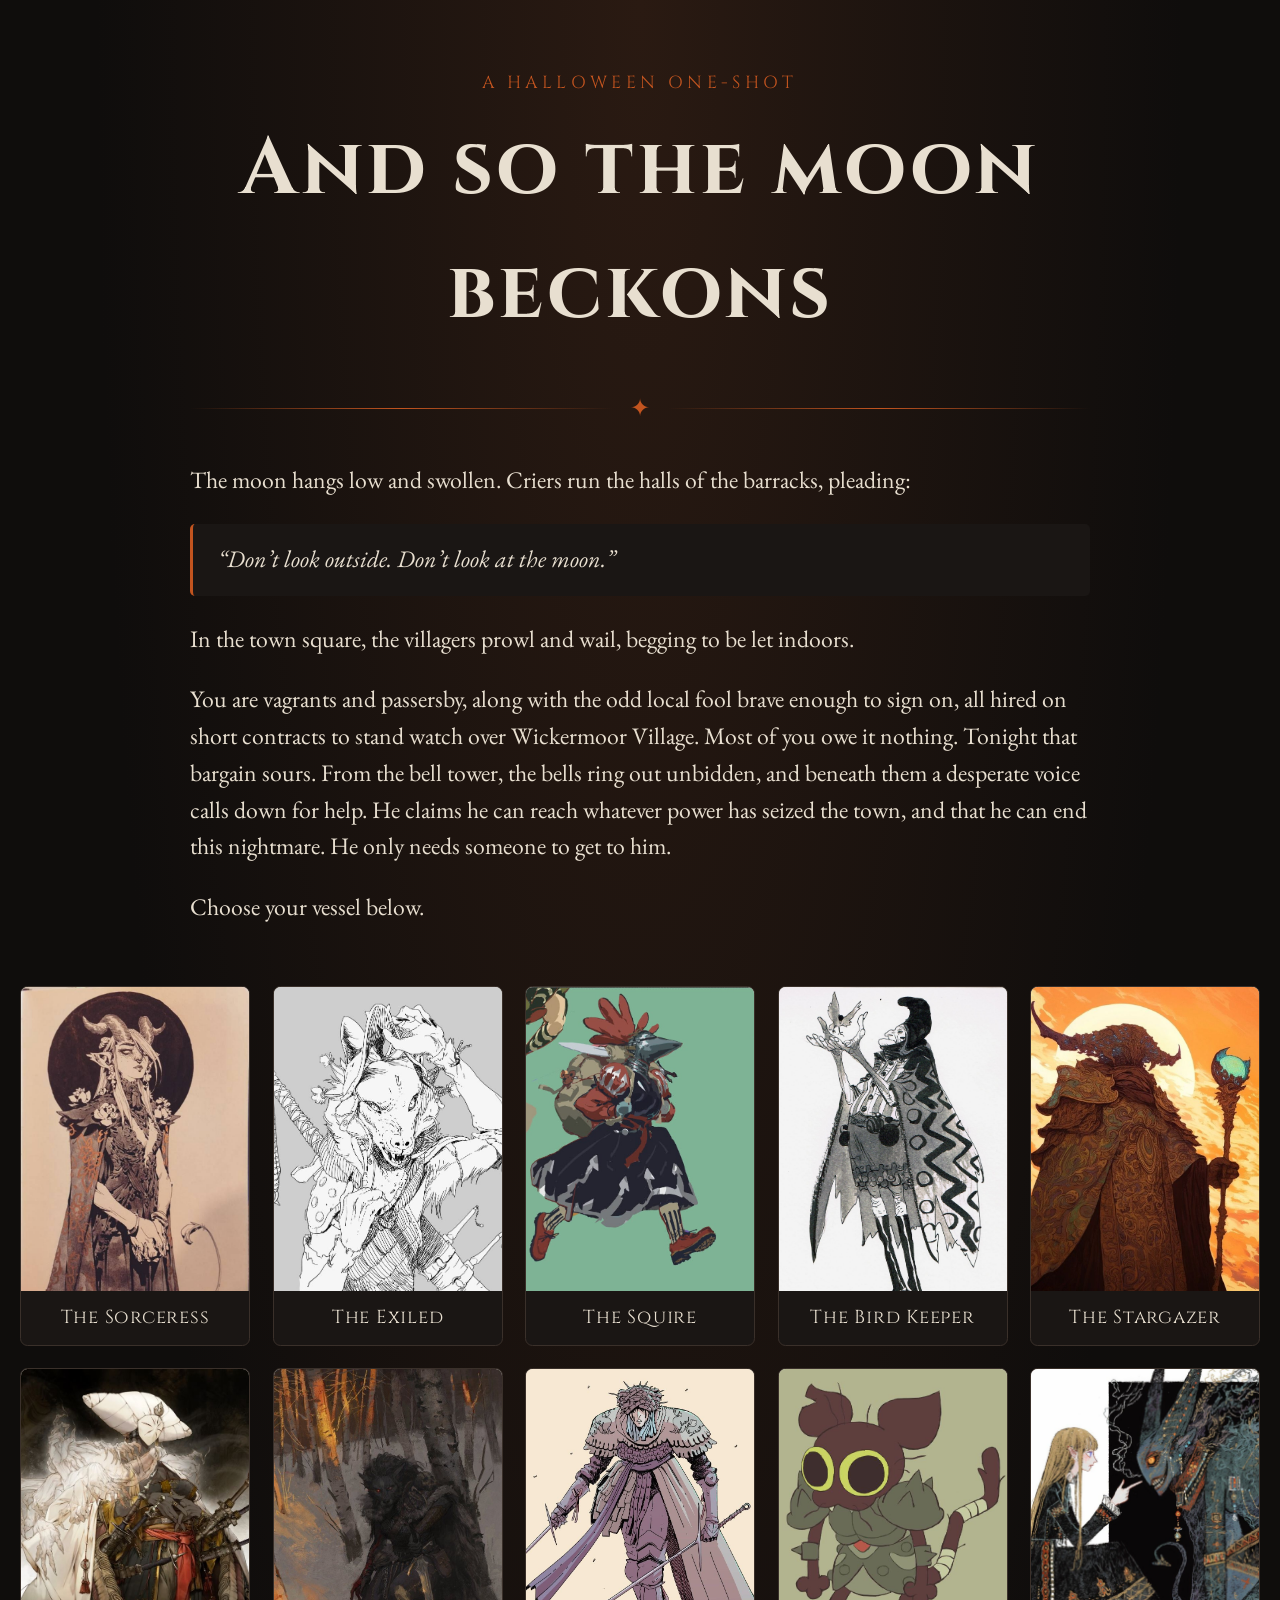
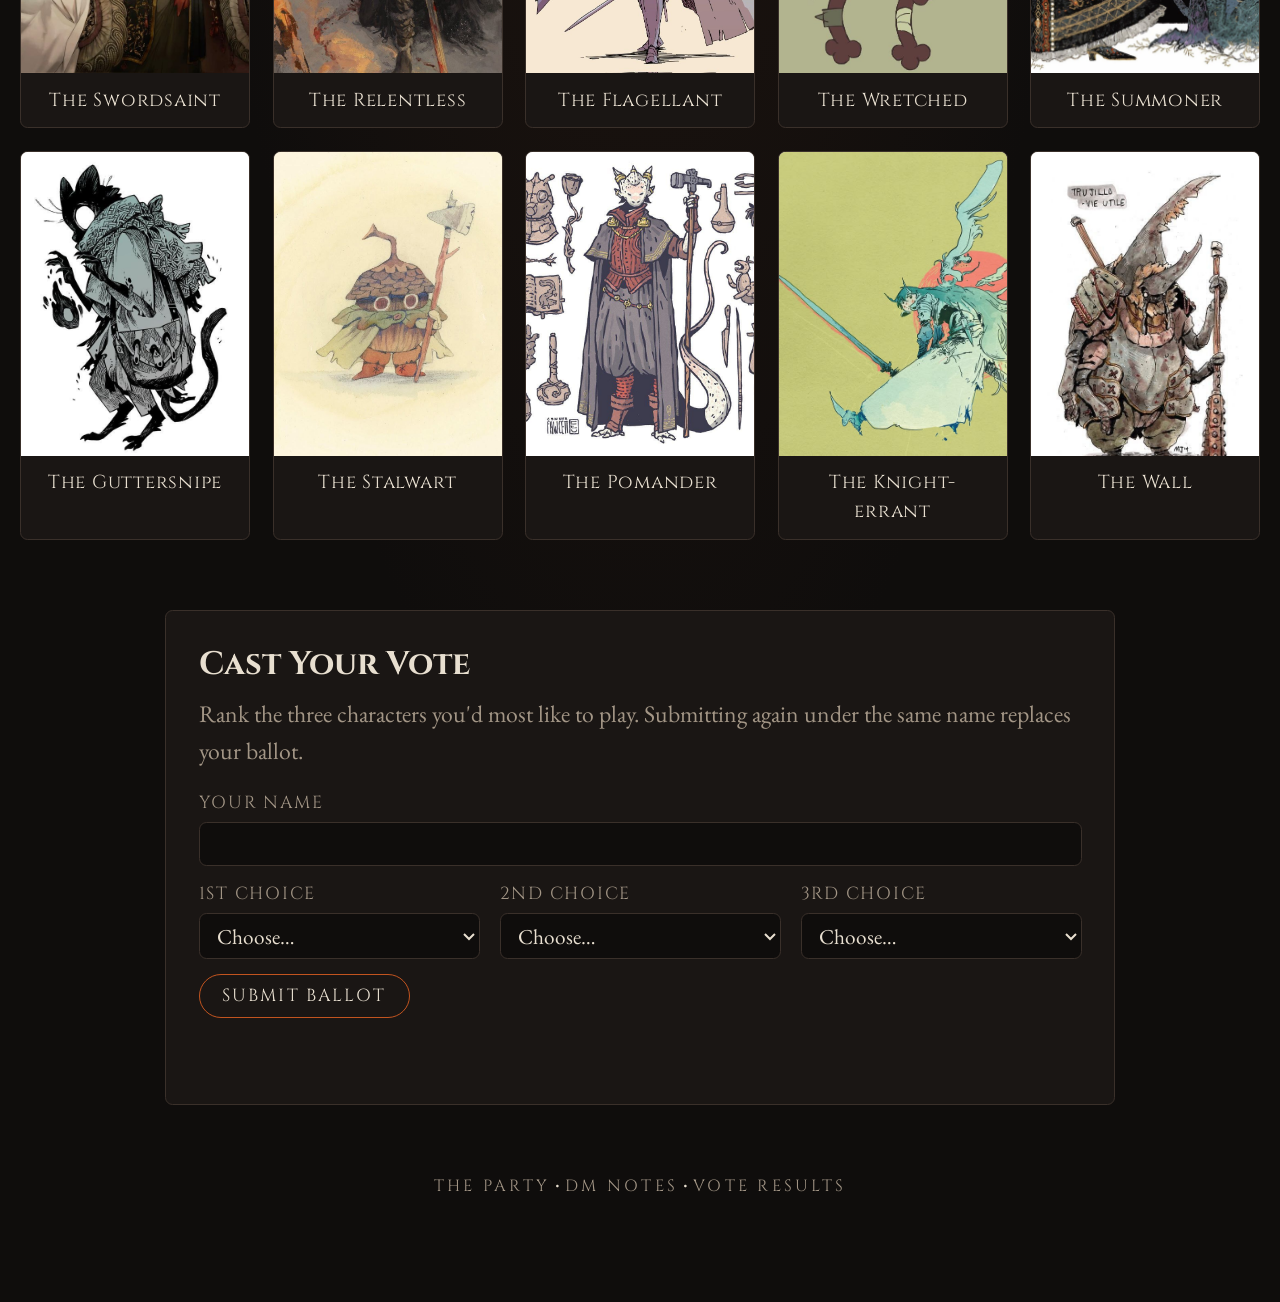
==== commit a1102871: "added party sections so that players can review the picks and see what's up for grabs" ====
--- a/index.html
+++ b/index.html
@@ -15,6 +15,7 @@
   <script src="lore.js"></script>
   <script src="spells.js"></script>
   <script src="characters.js"></script>
+  <script src="party.js"></script>
   <script>
     const app = document.getElementById("app");
     const esc = (s) => String(s).replace(/[&<>"]/g, (c) => ({ "&": "&amp;", "<": "&lt;", ">": "&gt;", '"': "&quot;" }[c]));
@@ -40,7 +41,7 @@
             </a>`).join("")}
         </section>
         ${voteSection()}
-        <footer class="dm-link">${LORE.dmNotes ? `<a href="#/dm-notes">DM Notes</a> · ` : ""}<a href="#/votes">Vote Results</a></footer>`;
+        <footer class="dm-link"><a href="#/party">The Party</a> · ${LORE.dmNotes ? `<a href="#/dm-notes">DM Notes</a> · ` : ""}<a href="#/votes">Vote Results</a></footer>`;
       loadVoters();
     }
 
@@ -136,6 +137,67 @@
       form.querySelector(".unlock-msg").textContent = "Checking…";
       showResults(form.querySelector("input").value);
     });
+
+    // ---------- the chosen party (configured in party.js) ----------
+    // Every character with a lore file can be cast, not just those with a sheet in characters.js.
+    // Lore-only characters get their portrait by filename (bird-keeper -> "the bird keeper.jpg")
+    // and aren't links, since they have no sheet page yet.
+    const castable = () => [
+      ...CHARACTERS.map((c) => c.id),
+      ...Object.keys(LORE.characters).filter((id) => !CHARACTERS.some((c) => c.id === id)).sort(),
+    ];
+    function partyCard(id, role, note = "") {
+      const c = CHARACTERS.find((x) => x.id === id);
+      const l = LORE.characters[id];
+      const roleTag = role ? `<span class="party-role">${role}</span>` : "";
+      if (!c && !l) return `<div class="card party-card missing">${roleTag}<span class="card-name">Unknown character "${esc(id)}"</span></div>`;
+      const { name, epithet } = c ? lore(c) : l;
+      const image = c ? c.image : `character images/the ${id.replace(/-/g, " ")}.jpg`;
+      const inner = `
+          <div class="card-img"><img src="${img(image)}" alt="" loading="lazy"></div>
+          ${roleTag}
+          <span class="card-name">${esc(name)}</span>
+          ${epithet ? `<span class="party-epithet">${esc(epithet)}</span>` : ""}
+          ${note ? `<span class="party-conflict">${note}</span>` : ""}`;
+      return c ? `<a class="card party-card" href="#/${c.id}">${inner}</a>` : `<div class="card party-card">${inner}</div>`;
+    }
+    function renderParty() {
+      document.title = `The Party · ${PREMISE.title}`;
+      const party = typeof PARTY === "undefined" ? [] : PARTY;
+      // Who has claimed each character, to flag picks shared by more than one player.
+      const claims = {};
+      for (const p of party) for (const id of [p.primary, p.secondary].filter(Boolean)) (claims[id] ||= []).push(p.player);
+      const conflict = (id, player) => {
+        const others = claims[id].filter((n) => n !== player);
+        return others.length ? `Also picked by ${esc(others.join(", "))}` : "";
+      };
+      const available = castable().filter((id) => !claims[id]);
+      app.innerHTML = `
+        <nav class="topnav"><a href="#/">← Roster</a></nav>
+        <header class="premise">
+          <p class="tagline">${esc(PREMISE.title)}</p>
+          <h1>The Party</h1>
+          <div class="rule"><span>✦</span></div>
+        </header>
+        <section class="party">
+          ${party.map((p) => `
+            <div class="party-seat">
+              <h2>${esc(p.player)}</h2>
+              <div class="party-picks">
+                ${partyCard(p.primary, "Primary", conflict(p.primary, p.player))}
+                ${p.secondary ? partyCard(p.secondary, "Secondary", conflict(p.secondary, p.player)) : ""}
+              </div>
+            </div>`).join("") || `<p class="note">No one's been cast yet. Fill in party.js.</p>`}
+        </section>
+        <div class="rule"><span>✦</span></div>
+        <header class="premise available-head">
+          <h2>Available</h2>
+          <p class="note">Nobody's primary or secondary yet.</p>
+        </header>
+        <section class="roster">
+          ${available.map((id) => partyCard(id)).join("") || `<p class="note">Every character has been claimed.</p>`}
+        </section>`;
+    }
 
     // ---------- encrypted secrets ----------
     // lore.js holds secrets as { iter, iv, ct, slots: [{ who, salt, iv, key }] } (see build.py).
@@ -418,6 +480,7 @@
       if (c) renderCharacter(c);
       else if (id === "dm-notes" && LORE.dmNotes) renderNotes();
       else if (id === "votes") renderVotes();
+      else if (id === "party") renderParty();
       else renderHome();
       window.scrollTo(0, 0);
     }
--- a/style.css
+++ b/style.css
@@ -143,6 +143,9 @@
 .prose blockquote p { margin: 0; }
 .prose ul, .prose ol { padding-left: 1.3em; }
 .prose hr { border: 0; height: 1px; background: var(--line); margin: 24px 0; }
+.prose table { display: block; overflow-x: auto; border-collapse: collapse; margin: 16px 0; }
+.prose th, .prose td { padding: 6px 12px; border-bottom: 1px solid var(--line); text-align: left; vertical-align: top; }
+.prose th { color: var(--accent); font-weight: 600; }
 
 /* ---------- hidden secret section (## Secret in lore/*.md) ---------- */
 .secret {
@@ -354,3 +357,35 @@
 .results td:nth-child(n+2) { white-space: normal; font-weight: 400; }
 .ballots-head { font-size: 18px; letter-spacing: .12em; text-transform: uppercase; color: var(--accent); margin: 28px 0 10px; }
 @media (max-width: 720px) { .vote form { grid-template-columns: 1fr; } }
+
+/* ---------- the party (party.js) ---------- */
+.party {
+  display: grid; gap: 24px;
+  grid-template-columns: repeat(auto-fill, minmax(320px, 1fr));
+}
+.party-seat {
+  background: var(--panel); border: 1px solid var(--line); border-radius: 6px; padding: 18px 20px 20px;
+}
+.party-seat h2 { font-size: 22px; letter-spacing: .06em; text-align: center; margin-bottom: 14px; }
+/* The primary gets more room than the backup. */
+.party-picks { display: grid; grid-template-columns: 3fr 2fr; gap: 14px; align-items: start; }
+.party-picks > :only-child { grid-column: 1 / -1; max-width: 60%; justify-self: center; }
+.party-card { background: var(--bg); }
+.party-card + .party-card { opacity: .8; }
+.party-card + .party-card:hover { opacity: 1; }
+.party-role {
+  display: block; padding: 10px 12px 0; text-align: center;
+  font-family: var(--display); font-size: 12px; letter-spacing: .2em; text-transform: uppercase; color: var(--accent);
+}
+.party-card .card-name { padding-top: 2px; }
+.party-epithet { display: block; padding: 0 12px 12px; margin-top: -6px; text-align: center; color: var(--muted); font-size: 15px; font-style: italic; }
+.party-card.missing { padding-bottom: 12px; border-style: dashed; }
+@media (max-width: 720px) { .party { grid-template-columns: 1fr; } }
+.party-conflict {
+  display: block; margin: 0 12px 12px; padding: 4px 8px; text-align: center;
+  border: 1px dashed var(--accent); border-radius: 4px; color: var(--accent); font-size: 14px; font-style: italic;
+}
+.available-head { margin-bottom: 28px; }
+.available-head h2 { font-size: clamp(28px, 4vw, 40px); letter-spacing: .04em; }
+.available-head .note { margin: 6px 0 0; }
+.roster > .party-card { opacity: 1; }
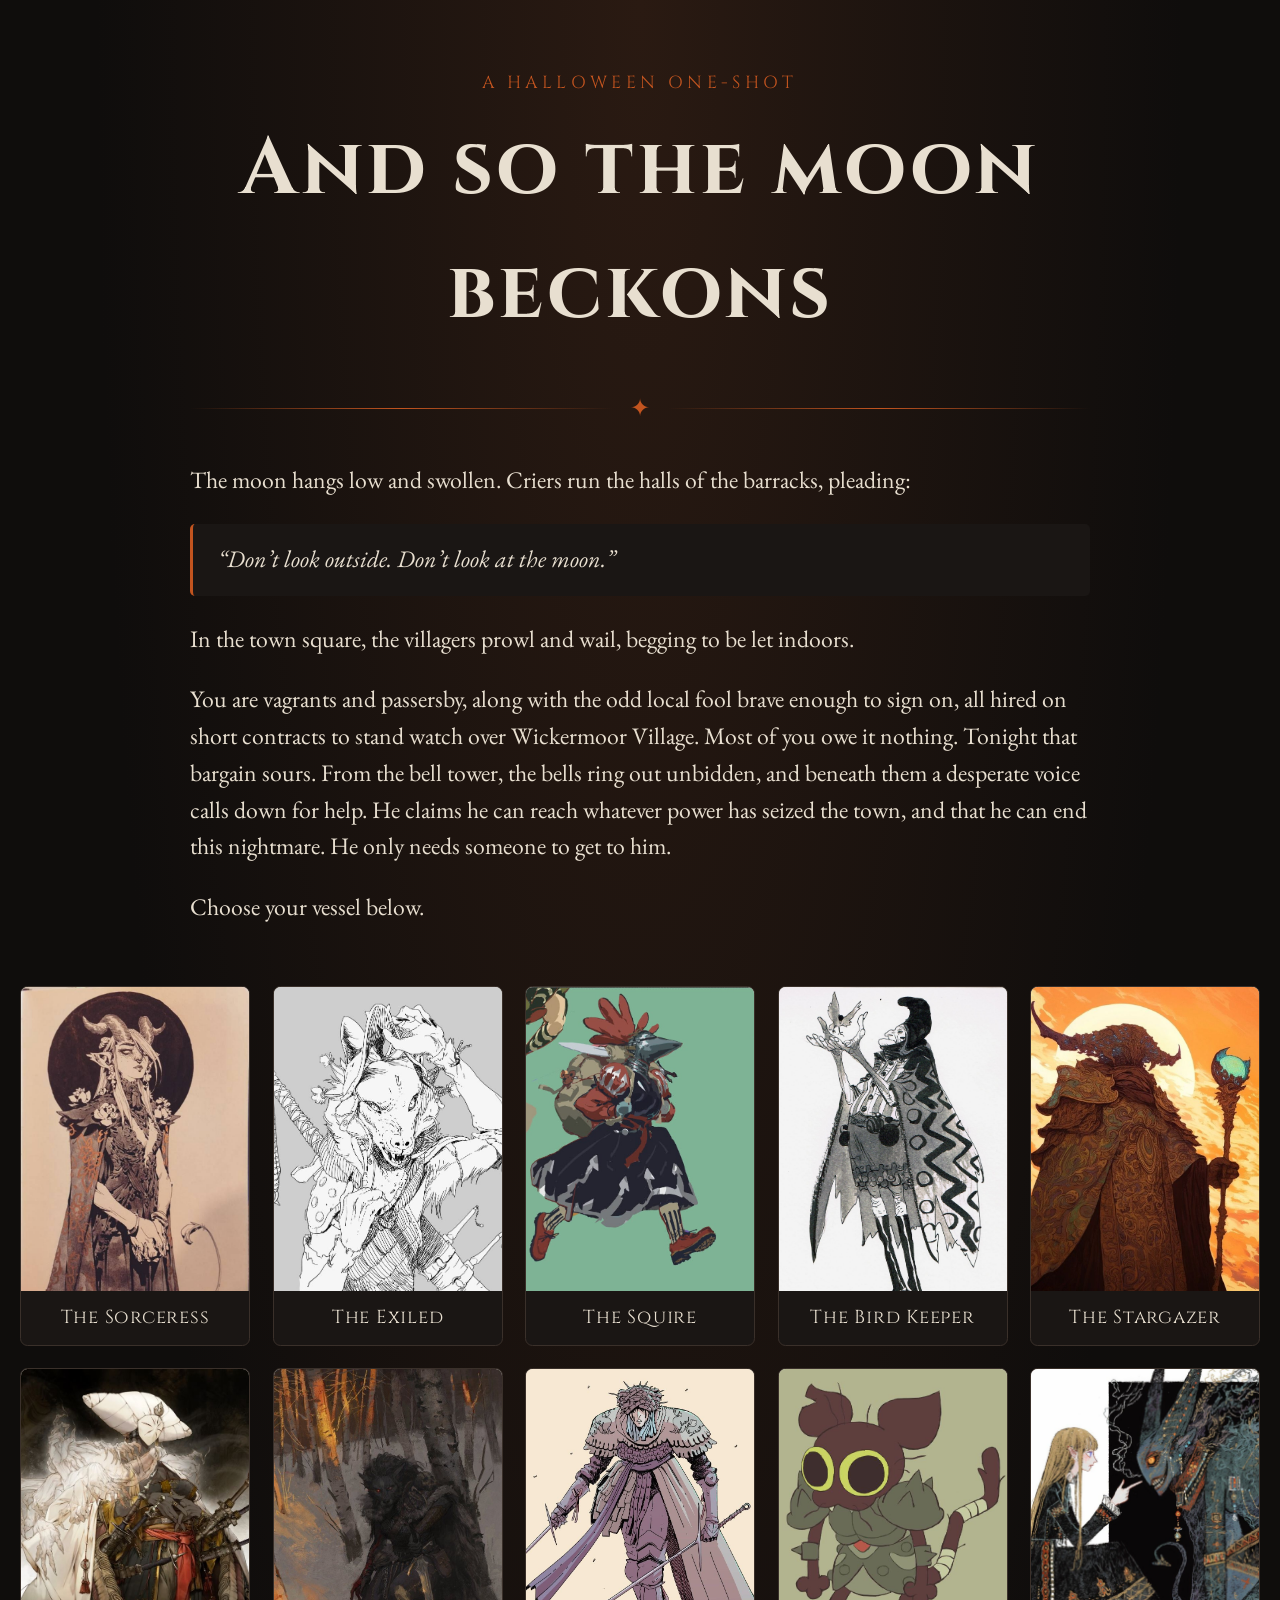
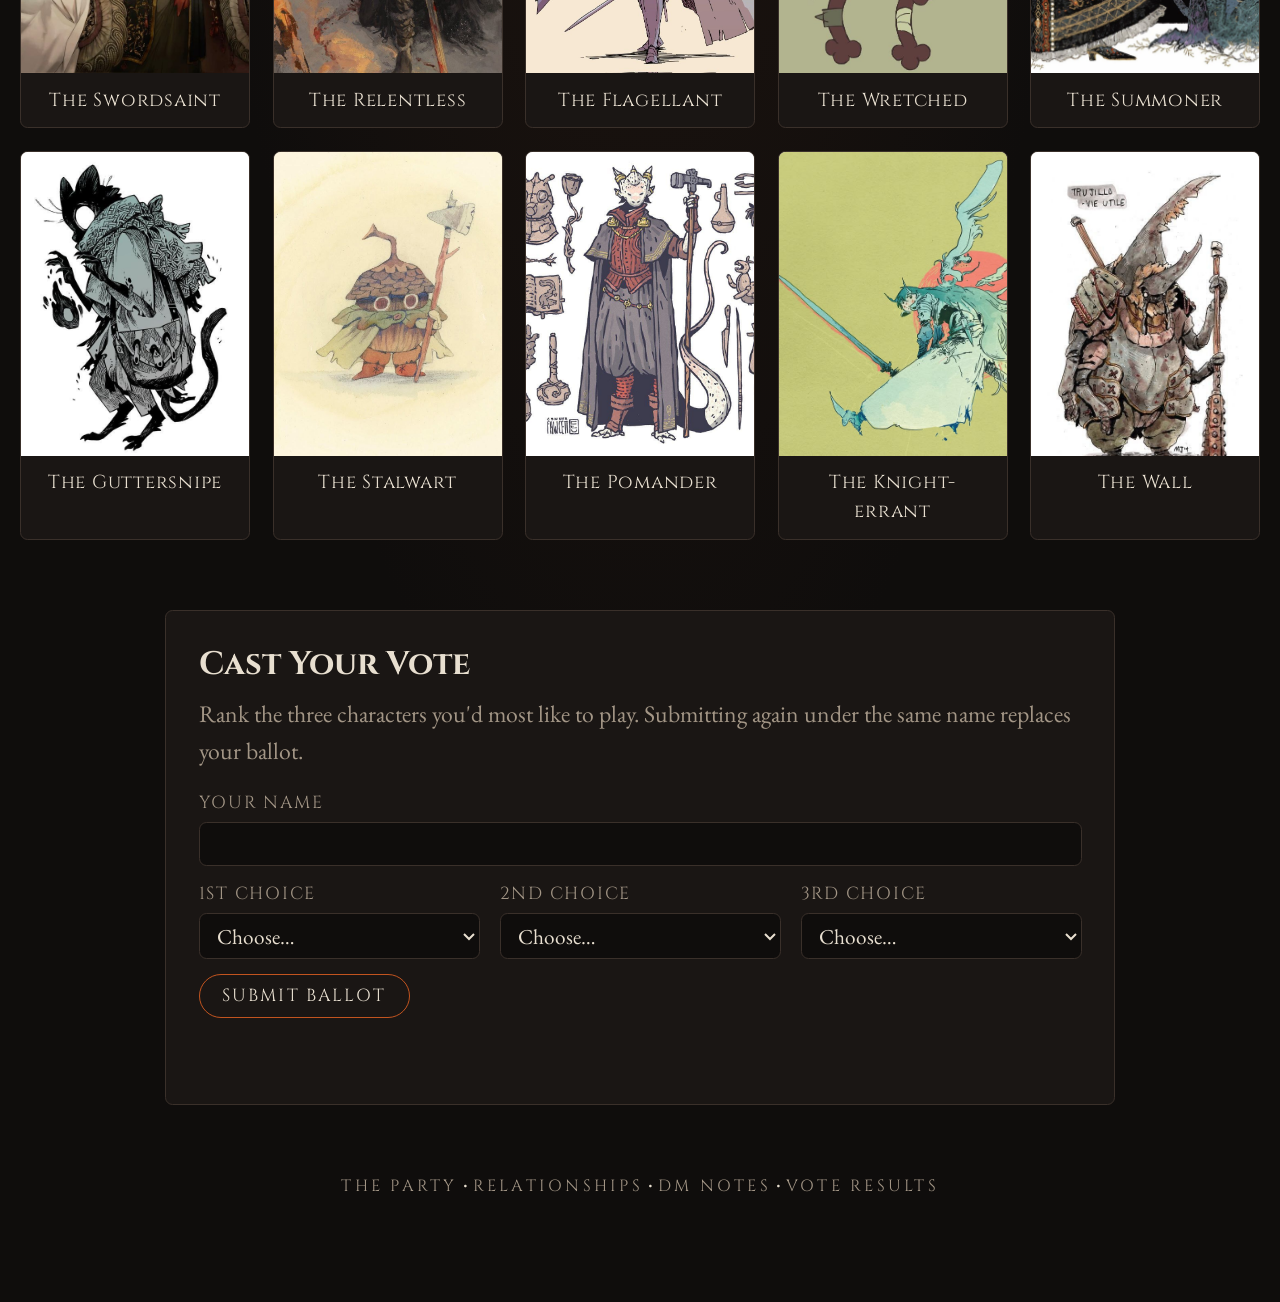
==== commit 13646f25: "added summary and character relationship diagram" ====
--- a/index.html
+++ b/index.html
@@ -41,7 +41,7 @@
             </a>`).join("")}
         </section>
         ${voteSection()}
-        <footer class="dm-link"><a href="#/party">The Party</a> · ${LORE.dmNotes ? `<a href="#/dm-notes">DM Notes</a> · ` : ""}<a href="#/votes">Vote Results</a></footer>`;
+        <footer class="dm-link"><a href="#/party">The Party</a> · <a href="#/relationships">Relationships</a> · ${LORE.dmNotes ? `<a href="#/dm-notes">DM Notes</a> · ` : ""}<a href="#/votes">Vote Results</a></footer>`;
       loadVoters();
     }
 
@@ -196,8 +196,100 @@
         </header>
         <section class="roster">
           ${available.map((id) => partyCard(id)).join("") || `<p class="note">Every character has been claimed.</p>`}
+        </section>
+        <footer class="dm-link"><a href="#/relationships">How they're connected →</a></footer>`;
+    }
+
+    // ---------- relationships (summaries from lore frontmatter, links found by build.py) ----------
+    // Cards go round the edge of a grid, clockwise from the top left, leaving the middle open;
+    // lines join characters whose lore names each other, bowed toward the middle so they don't
+    // hide behind cards in the same row. Lines are measured from the laid-out cards and redrawn on resize.
+    let showAvailable = false;
+    const REL_COLS = 4;
+    function ringCells(n) {
+      let rows = 2;
+      while (2 * REL_COLS + 2 * (rows - 2) < n) rows++;
+      const cells = [];
+      for (let c = 1; c <= REL_COLS; c++) cells.push([1, c]);
+      for (let r = 2; r < rows; r++) cells.push([r, REL_COLS]);
+      for (let c = REL_COLS; c >= 1; c--) cells.push([rows, c]);
+      for (let r = rows - 1; r > 1; r--) cells.push([r, 1]);
+      return cells;
+    }
+    function renderRelations() {
+      document.title = `Relationships · ${PREMISE.title}`;
+      const party = typeof PARTY === "undefined" ? [] : PARTY;
+      const picked = [...new Set(party.flatMap((p) => [p.primary, p.secondary]).filter((id) => LORE.characters[id]))];
+      const ids = showAvailable ? [...picked, ...castable().filter((id) => !picked.includes(id))] : picked;
+      const owner = {};
+      for (const p of party) for (const [id, role] of [[p.primary, "Primary"], [p.secondary, "Secondary"]]) if (id) (owner[id] ||= []).push(`${p.player} · ${role}`);
+      const cells = ringCells(ids.length);
+      const rels = (LORE.relations || []).filter((r) => ids.includes(r.a) && ids.includes(r.b));
+      const linksOf = (id) => rels.filter((r) => r.a === id || r.b === id).map((r) => ({ id: r.a === id ? r.b : r.a, secret: r.secret }));
+      const card = (id, i) => {
+        const c = CHARACTERS.find((x) => x.id === id);
+        const l = LORE.characters[id];
+        const image = c ? c.image : `character images/the ${id.replace(/-/g, " ")}.jpg`;
+        const links = linksOf(id);
+        const tag = c ? "a" : "div";
+        return `<${tag} class="rel-card${owner[id] ? "" : " unpicked"}" data-rel="${id}" ${c ? `href="#/${id}"` : ""}
+            style="--r:${cells[i][0]};--c:${cells[i][1]}">
+            <img src="${img(image)}" alt="" loading="lazy">
+            <span class="rel-text">
+              <span class="rel-name">${esc(l.name)}</span>
+              <span class="rel-owner">${owner[id] ? esc(owner[id].join(", ")) : "Available"}</span>
+              <span class="rel-summary">${esc(l.summary || "")}</span>
+              ${links.length ? `<span class="rel-links">${links.map((k) => `<span class="${k.secret ? "dashed" : ""}">${esc(LORE.characters[k.id].name)}</span>`).join("")}</span>` : ""}
+            </span>
+          </${tag}>`;
+      };
+      app.innerHTML = `
+        <nav class="topnav"><a href="#/party">← The Party</a></nav>
+        <header class="premise">
+          <p class="tagline">${esc(PREMISE.title)}</p>
+          <h1>Relationships</h1>
+          <div class="rule"><span>✦</span></div>
+        </header>
+        <div class="rel-controls">
+          <p class="rel-legend"><span><i></i> Named in public lore</span><span><i class="dashed"></i> Named only in a secret</span></p>
+          <button data-relavailable>${showAvailable ? "Hide" : "Show"} available characters</button>
+        </div>
+        <section class="rel-figure">
+          <svg aria-hidden="true">${rels.map((r) => `<path data-a="${r.a}" data-b="${r.b}" class="${r.secret ? "dashed" : ""}"/>`).join("")}</svg>
+          ${ids.map(card).join("") || `<p class="note">No one's been cast yet. Fill in party.js.</p>`}
         </section>`;
-    }
+      const fig = app.querySelector(".rel-figure");
+      drawRelations(fig);
+      new ResizeObserver(() => drawRelations(fig)).observe(fig);
+    }
+    function drawRelations(fig) {
+      const svg = fig.querySelector("svg");
+      const w = fig.offsetWidth, h = fig.offsetHeight;
+      svg.setAttribute("viewBox", `0 0 ${w} ${h}`);
+      const centre = (id) => {
+        const el = fig.querySelector(`[data-rel="${id}"]`);
+        return [el.offsetLeft + el.offsetWidth / 2, el.offsetTop + el.offsetHeight / 2];
+      };
+      for (const path of svg.querySelectorAll("path")) {
+        const [x1, y1] = centre(path.dataset.a), [x2, y2] = centre(path.dataset.b);
+        const mx = (x1 + x2) / 2, my = (y1 + y2) / 2;
+        const qx = mx + (w / 2 - mx) * 0.6, qy = my + (h / 2 - my) * 0.6;
+        path.setAttribute("d", `M${x1},${y1} Q${qx},${qy} ${x2},${y2}`);
+      }
+    }
+    document.addEventListener("click", (e) => {
+      if (!e.target.closest("[data-relavailable]")) return;
+      showAvailable = !showAvailable;
+      renderRelations();
+    });
+    // Hovering a card lights up its lines and fades the rest.
+    document.addEventListener("mouseover", (e) => {
+      const fig = e.target.closest(".rel-figure");
+      if (!fig) return;
+      const id = e.target.closest("[data-rel]")?.dataset.rel;
+      fig.classList.toggle("focus", !!id);
+      for (const line of fig.querySelectorAll("path")) line.classList.toggle("lit", line.dataset.a === id || line.dataset.b === id);
+    });
 
     // ---------- encrypted secrets ----------
     // lore.js holds secrets as { iter, iv, ct, slots: [{ who, salt, iv, key }] } (see build.py).
@@ -481,6 +573,7 @@
       else if (id === "dm-notes" && LORE.dmNotes) renderNotes();
       else if (id === "votes") renderVotes();
       else if (id === "party") renderParty();
+      else if (id === "relationships") renderRelations();
       else renderHome();
       window.scrollTo(0, 0);
     }
--- a/style.css
+++ b/style.css
@@ -389,3 +389,51 @@
 .available-head h2 { font-size: clamp(28px, 4vw, 40px); letter-spacing: .04em; }
 .available-head .note { margin: 6px 0 0; }
 .roster > .party-card { opacity: 1; }
+
+/* ---------- relationships ---------- */
+.rel-controls { display: flex; flex-wrap: wrap; align-items: center; justify-content: space-between; gap: 12px; margin-bottom: 12px; }
+.rel-legend { margin: 0; color: var(--muted); font-size: 15px; display: flex; flex-wrap: wrap; gap: 4px 22px; }
+.rel-legend span { display: flex; align-items: center; gap: 8px; white-space: nowrap; }
+.rel-legend i { display: inline-block; width: 36px; border-top: 2px solid var(--accent); }
+.rel-legend i.dashed { border-top-style: dashed; }
+.rel-controls button {
+  font: 13px var(--display); letter-spacing: .12em; text-transform: uppercase; color: var(--ink);
+  background: none; border: 1px solid var(--accent); border-radius: 999px; padding: 6px 16px; cursor: pointer;
+}
+.rel-controls button:hover { background: var(--accent); color: #1a1614; }
+
+.rel-figure { position: relative; display: grid; grid-template-columns: repeat(4, 1fr); gap: 44px 22px; }
+.rel-figure svg { position: absolute; inset: 0; width: 100%; height: 100%; overflow: visible; pointer-events: none; }
+.rel-figure path { fill: none; stroke: var(--accent); stroke-width: 2; opacity: .75; transition: opacity .15s; }
+.rel-figure path.dashed { stroke-dasharray: 7 6; }
+.rel-figure.focus path { opacity: .1; }
+.rel-figure.focus path.lit { opacity: 1; stroke-width: 3; }
+
+.rel-card {
+  position: relative; grid-row: var(--r); grid-column: var(--c);
+  display: flex; gap: 12px; align-items: flex-start; text-decoration: none;
+  background: var(--panel); border: 1px solid var(--line); border-radius: 6px; padding: 12px;
+  transition: border-color .15s;
+}
+.rel-card:hover { border-color: var(--accent); }
+.rel-card img {
+  flex: none; width: 60px; height: 60px; border-radius: 50%; object-fit: cover; object-position: top;
+  border: 1px solid var(--accent); background: #e9e4dc;
+}
+.rel-text { display: flex; flex-direction: column; min-width: 0; }
+.rel-name { font-family: var(--display); font-size: 15px; line-height: 1.25; }
+.rel-owner { font-family: var(--display); font-size: 10px; letter-spacing: .12em; text-transform: uppercase; color: var(--accent); margin: 3px 0 6px; line-height: 1.4; }
+.rel-summary { font-size: 14px; line-height: 1.35; color: var(--muted); }
+.rel-card.unpicked { border-style: dashed; }
+.rel-card.unpicked .rel-owner { color: var(--muted); }
+.rel-links { display: none; }
+
+/* Too narrow for the ring: stack the cards and list each one's connections instead. */
+@media (max-width: 820px) {
+  .rel-figure { grid-template-columns: 1fr; gap: 14px; }
+  .rel-figure svg { display: none; }
+  .rel-card { grid-row: auto; grid-column: auto; }
+  .rel-links { display: flex; flex-wrap: wrap; gap: 6px; margin-top: 10px; }
+  .rel-links span { border: 1px solid var(--accent); border-radius: 999px; padding: 1px 10px; font-size: 13px; color: var(--ink); }
+  .rel-links span.dashed { border-style: dashed; }
+}
